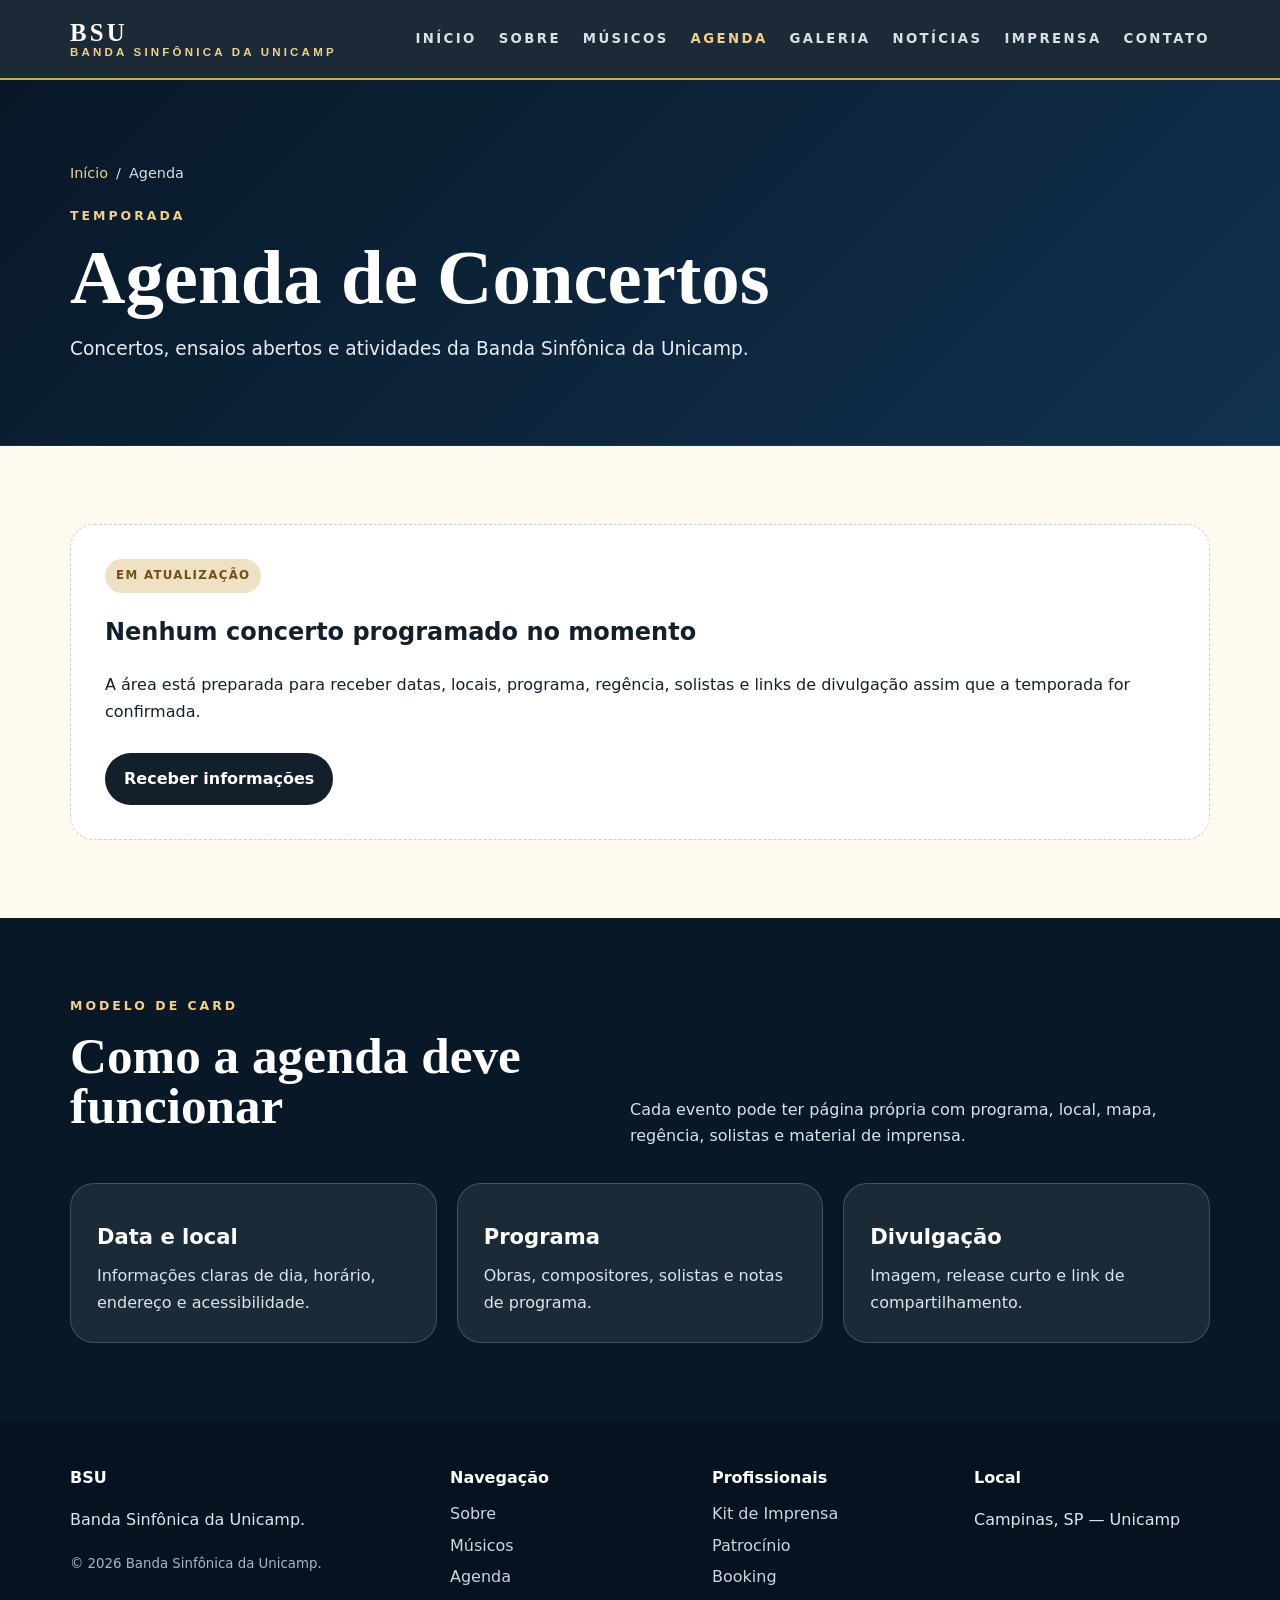
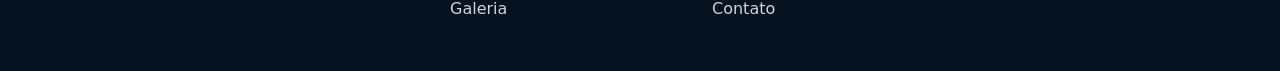
==== agenda.html @ ad3aa3c2 "feat: criar página agenda" ====
<!doctype html>
<html lang="pt-BR">
<head><meta charset="utf-8"><meta name="viewport" content="width=device-width, initial-scale=1"><meta name="description" content="Agenda de concertos e atividades da Banda Sinfônica da Unicamp."><meta name="referrer" content="strict-origin-when-cross-origin"><meta http-equiv="Content-Security-Policy" content="default-src 'self'; img-src 'self' data: https:; style-src 'self'; base-uri 'self'; form-action 'self'; object-src 'none'; frame-ancestors 'none'"><title>Agenda — BSU</title><link rel="stylesheet" href="assets/css/style.css"></head>
<body>
<header class="site-header"><div class="container nav"><a class="brand" href="index.html"><strong>BSU</strong><span>Banda Sinfônica da Unicamp</span></a><nav class="menu"><a href="index.html">Início</a><a href="sobre.html">Sobre</a><a href="musicos.html">Músicos</a><a class="active" href="agenda.html">Agenda</a><a href="galeria.html">Galeria</a><a href="noticias.html">Notícias</a><a href="imprensa.html">Imprensa</a><a href="contato.html">Contato</a></nav></div></header>
<main><section class="page-hero"><div class="container"><div class="breadcrumb"><a href="index.html">Início</a><span>/</span><span>Agenda</span></div><div class="eyebrow">Temporada</div><h1>Agenda de Concertos</h1><p>Concertos, ensaios abertos e atividades da Banda Sinfônica da Unicamp.</p></div></section>
<section class="section"><div class="container"><div class="empty-state"><span class="tag">Em atualização</span><h2>Nenhum concerto programado no momento</h2><p>A área está preparada para receber datas, locais, programa, regência, solistas e links de divulgação assim que a temporada for confirmada.</p><div class="actions"><a class="btn dark" href="contato.html">Receber informações</a></div></div></div></section>
<section class="section navy"><div class="container"><div class="section-title"><div><div class="eyebrow">Modelo de card</div><h2>Como a agenda deve funcionar</h2></div><p>Cada evento pode ter página própria com programa, local, mapa, regência, solistas e material de imprensa.</p></div><div class="grid-3"><article class="card"><h3>Data e local</h3><p>Informações claras de dia, horário, endereço e acessibilidade.</p></article><article class="card"><h3>Programa</h3><p>Obras, compositores, solistas e notas de programa.</p></article><article class="card"><h3>Divulgação</h3><p>Imagem, release curto e link de compartilhamento.</p></article></div></div></section></main>
<footer class="footer"><div class="container footer-grid"><div><h4>BSU</h4><p>Banda Sinfônica da Unicamp.</p><small>© 2026 Banda Sinfônica da Unicamp.</small></div><div><h4>Navegação</h4><a href="sobre.html">Sobre</a><a href="musicos.html">Músicos</a><a href="agenda.html">Agenda</a><a href="galeria.html">Galeria</a></div><div><h4>Profissionais</h4><a href="imprensa.html">Kit de Imprensa</a><a href="patrocinio.html">Patrocínio</a><a href="booking.html">Booking</a><a href="contato.html">Contato</a></div><div><h4>Local</h4><p>Campinas, SP — Unicamp</p></div></div></footer>
</body></html>
---- assets/css/style.css ----
:root{--navy:#081827;--navy-2:#102b46;--navy-3:#173b5c;--gold:#d7a84b;--gold-2:#f1d18a;--paper:#fffaf0;--paper-2:#f6efe2;--ink:#13202c;--muted:#667789;--line:rgba(19,32,44,.12);--white-line:rgba(255,255,255,.18);--radius:24px;font-family:Inter,ui-sans-serif,system-ui,-apple-system,Segoe UI,Roboto,Arial,sans-serif}*{box-sizing:border-box}html{scroll-behavior:smooth}body{margin:0;background:var(--paper);color:var(--ink);line-height:1.65}a{color:inherit;text-decoration:none}.container{width:min(1140px,92vw);margin:auto}.site-header{position:sticky;top:0;z-index:20;background:rgba(8,24,39,.92);backdrop-filter:blur(18px);border-bottom:2px solid var(--gold)}.nav{min-height:78px;display:flex;align-items:center;justify-content:space-between;gap:26px}.brand{display:flex;flex-direction:column;line-height:1.05;letter-spacing:.2em;text-transform:uppercase;font-family:Georgia,serif;font-weight:900}.brand strong{font-size:1.55rem;color:#fff}.brand span{font-size:.72rem;color:var(--gold-2);font-family:Inter,Arial,sans-serif}.menu{display:flex;gap:22px;align-items:center;flex-wrap:wrap;font-size:.83rem;font-weight:900;text-transform:uppercase;letter-spacing:.18em;color:#eef3f8}.menu a{opacity:.9}.menu a:hover,.menu a.active{color:var(--gold-2);opacity:1}.hero{background:radial-gradient(circle at 78% 20%,rgba(215,168,75,.28),transparent 28%),linear-gradient(135deg,#081827 0%,#102b46 55%,#071522 100%);color:#fff;padding:92px 0}.hero.split .container{display:grid;grid-template-columns:1.06fr .94fr;gap:46px;align-items:center}.eyebrow{text-transform:uppercase;letter-spacing:.24em;font-size:.78rem;color:var(--gold-2);font-weight:900}.hero h1,.page-hero h1,.section-title h2{font-family:Georgia,serif;line-height:.98;margin:14px 0 18px}.hero h1{font-size:clamp(3.1rem,7vw,6.5rem)}.page-hero h1{font-size:clamp(2.8rem,6vw,5.5rem)}.hero p,.page-hero p{font-size:1.16rem;color:#e6edf5;max-width:720px}.hero-art{min-height:430px;border-radius:36px;background:linear-gradient(160deg,rgba(255,255,255,.13),rgba(255,255,255,.04));border:1px solid var(--white-line);box-shadow:0 24px 70px rgba(0,0,0,.28);position:relative;overflow:hidden}.hero-art:before{content:"";position:absolute;inset:28px;border-radius:30px;background:linear-gradient(160deg,rgba(8,24,39,.08),rgba(8,24,39,.82)),radial-gradient(circle at 28% 40%,rgba(215,168,75,.36) 0 12%,transparent 13%),radial-gradient(circle at 64% 30%,rgba(215,168,75,.25) 0 18%,transparent 19%),linear-gradient(135deg,#1b3149,#0b1c2f)}.hero-art:after{content:"Área para foto oficial da banda";position:absolute;left:42px;right:42px;bottom:42px;padding:20px;border-radius:22px;background:rgba(8,24,39,.74);border:1px solid var(--white-line);color:#f6e7bd;font-weight:900}.actions{display:flex;gap:14px;flex-wrap:wrap;margin-top:28px}.btn{display:inline-flex;align-items:center;justify-content:center;border-radius:999px;border:1px solid var(--white-line);padding:12px 18px;font-weight:900;background:rgba(255,255,255,.08);color:#fff}.btn.primary{background:linear-gradient(135deg,var(--gold),#b87b24);color:#101923;border:0}.btn.dark{border-color:var(--line);background:var(--ink);color:#fff}.btn.light{color:var(--ink);background:#fff;border-color:var(--line)}.section{padding:78px 0}.section.navy{background:var(--navy);color:#fff}.section-title{display:flex;justify-content:space-between;align-items:end;gap:28px;margin-bottom:34px}.section-title h2{font-size:clamp(2.1rem,4vw,3.7rem)}.section-title p{max-width:580px;margin:0;color:var(--muted)}.navy .section-title p{color:#d8e2eb}.grid-3{display:grid;grid-template-columns:repeat(3,1fr);gap:20px}.grid-2{display:grid;grid-template-columns:repeat(2,1fr);gap:24px}.card{background:#fff;border:1px solid var(--line);border-radius:var(--radius);padding:26px;box-shadow:0 12px 40px rgba(19,32,44,.08)}.navy .card,.card.dark{background:rgba(255,255,255,.08);border-color:var(--white-line);box-shadow:none;color:#fff}.card h3{font-size:1.32rem;margin:10px 0 8px}.card p{margin:0;color:var(--muted)}.navy .card p,.card.dark p{color:#dbe4ec}.tag{display:inline-flex;align-items:center;border-radius:999px;background:#efe2c4;color:#745017;padding:7px 11px;font-size:.74rem;text-transform:uppercase;letter-spacing:.11em;font-weight:900}.page-hero{background:linear-gradient(135deg,#081827,#12314f);color:#fff;padding:82px 0 62px;border-bottom:1px solid rgba(255,255,255,.08)}.breadcrumb{display:flex;gap:8px;font-size:.9rem;color:#d7e0e8;margin-bottom:20px}.breadcrumb a{color:var(--gold-2)}.content{max-width:920px}.content h2{font-family:Georgia,serif;font-size:2.4rem;line-height:1.1;margin:40px 0 14px}.content p{font-size:1.05rem;color:#405064}.content .lead{font-size:1.2rem;color:#304152}.quote-box{border-left:5px solid var(--gold);background:#fff;padding:22px 26px;border-radius:18px;margin:28px 0;box-shadow:0 10px 34px rgba(19,32,44,.07)}.filters{display:flex;flex-wrap:wrap;gap:10px;margin:26px 0 34px}.filters a{padding:9px 13px;border-radius:999px;background:#fff;border:1px solid var(--line);font-weight:900;color:#2b3a48}.filters a:hover{background:var(--ink);color:#fff}.roster-section{scroll-margin-top:100px;margin:34px 0 44px}.roster-title{display:flex;justify-content:space-between;align-items:center;gap:18px;border-bottom:1px solid var(--line);padding-bottom:12px;margin-bottom:18px}.roster-title h2{margin:0;font-family:Georgia,serif;font-size:2.1rem}.count{font-weight:900;color:#7b5a1b;background:#f1e0bc;padding:7px 11px;border-radius:999px}.musician-grid{display:grid;grid-template-columns:repeat(3,1fr);gap:14px}.musician{background:#fff;border:1px solid var(--line);border-radius:18px;padding:16px;box-shadow:0 8px 28px rgba(19,32,44,.05)}.musician small{display:block;color:#95680f;font-weight:900;text-transform:uppercase;letter-spacing:.08em}.musician strong{display:block;margin-top:4px}.empty-state{border:1px dashed rgba(19,32,44,.22);border-radius:24px;padding:34px;background:#fff}.form-grid{display:grid;grid-template-columns:repeat(2,1fr);gap:16px}.field{display:flex;flex-direction:column;gap:6px}.field input,.field textarea{border:1px solid var(--line);border-radius:16px;padding:13px 14px;font:inherit;background:#fff}.field textarea{min-height:140px;resize:vertical}.span-2{grid-column:span 2}.footer{background:#06121f;color:#dce6ef;padding:44px 0}.footer-grid{display:grid;grid-template-columns:1.2fr repeat(3,.8fr);gap:26px}.footer h4{margin:0 0 10px;color:#fff}.footer a{display:block;color:#cbd6df;margin:5px 0}.footer small{color:#aab7c3}.notice{padding:14px 16px;border-radius:18px;background:#f7eddb;border:1px solid #e8d3a7;color:#5f4311;font-weight:800}@media(max-width:960px){.hero.split .container,.grid-3,.grid-2,.footer-grid{grid-template-columns:1fr}.section-title{display:block}.menu{gap:12px;font-size:.76rem;letter-spacing:.08em}.nav{align-items:flex-start;flex-direction:column;padding:18px 0}.hero{padding:62px 0}.hero-art{min-height:320px}.musician-grid{grid-template-columns:repeat(2,1fr)}.form-grid{grid-template-columns:1fr}.span-2{grid-column:auto}}@media(max-width:620px){.musician-grid{grid-template-columns:1fr}.hero h1,.page-hero h1{font-size:2.8rem}.section{padding:54px 0}.card{padding:22px}.brand strong{font-size:1.25rem}}
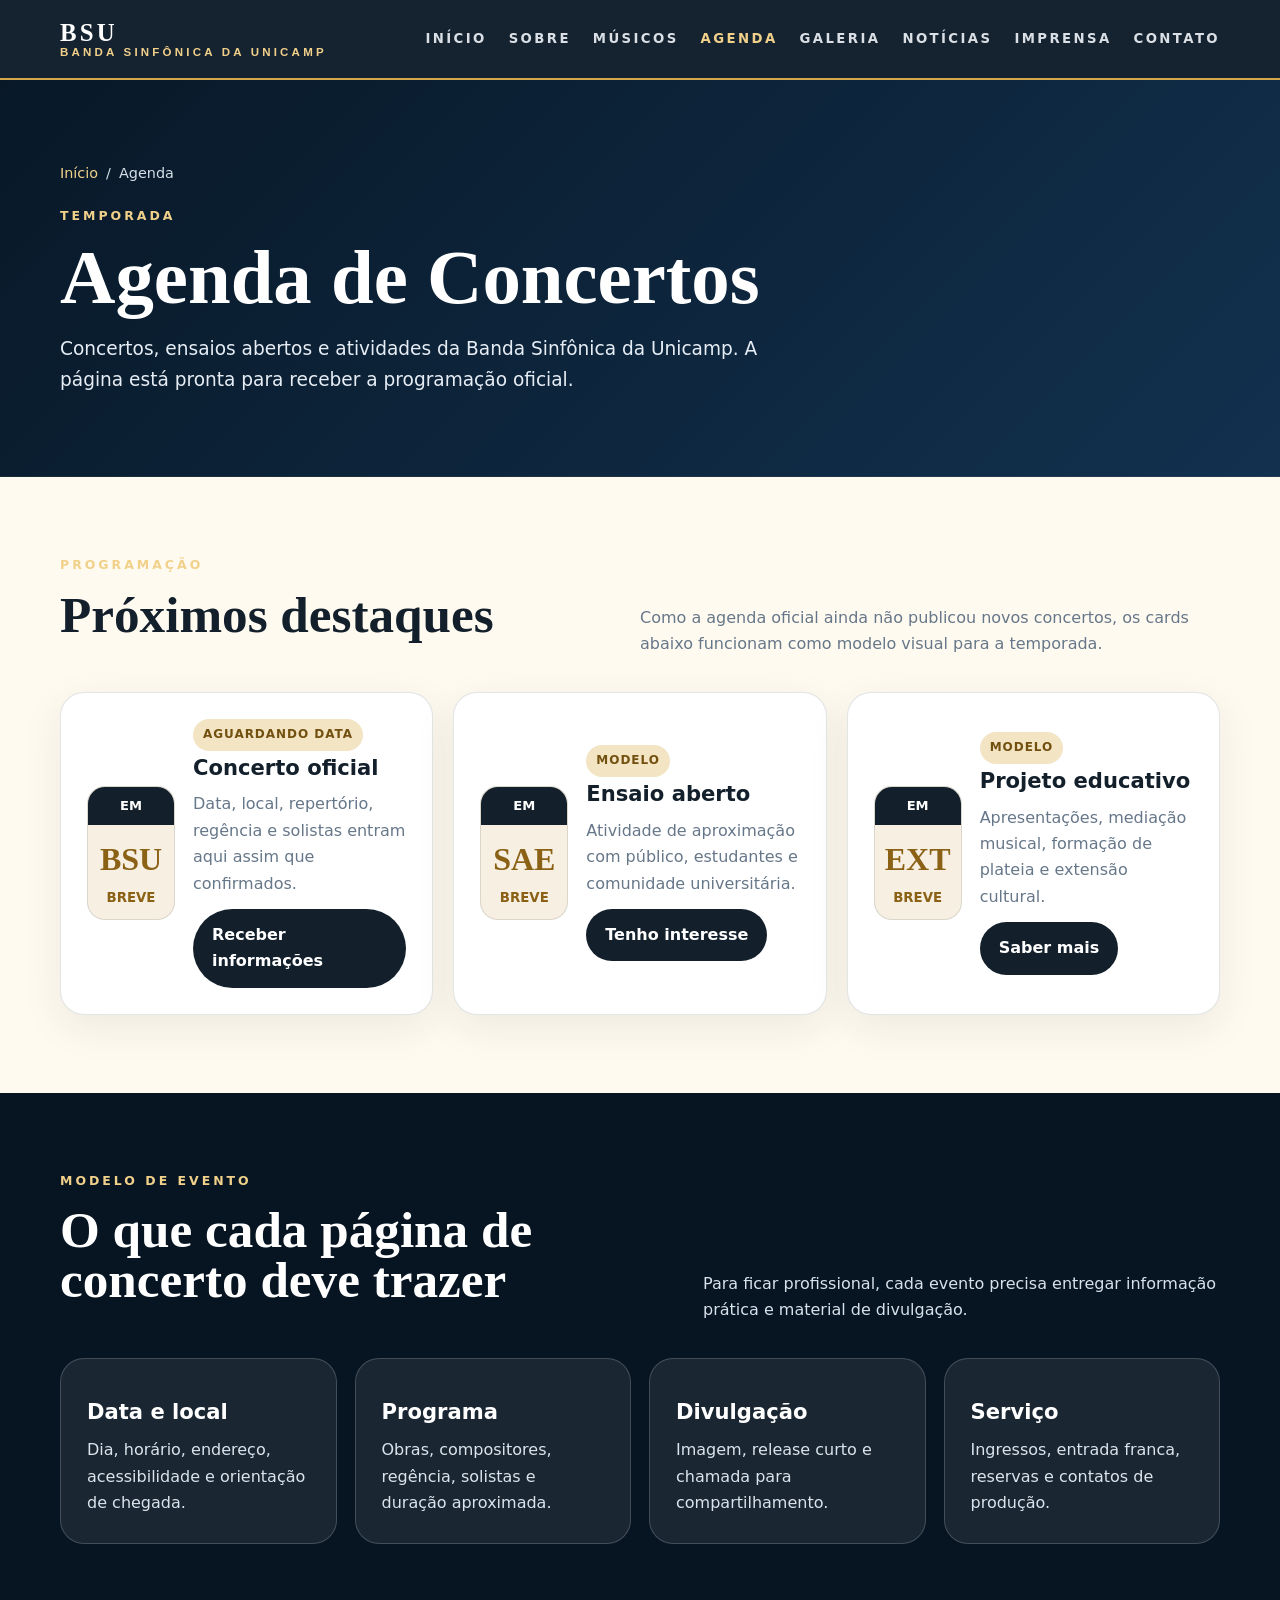
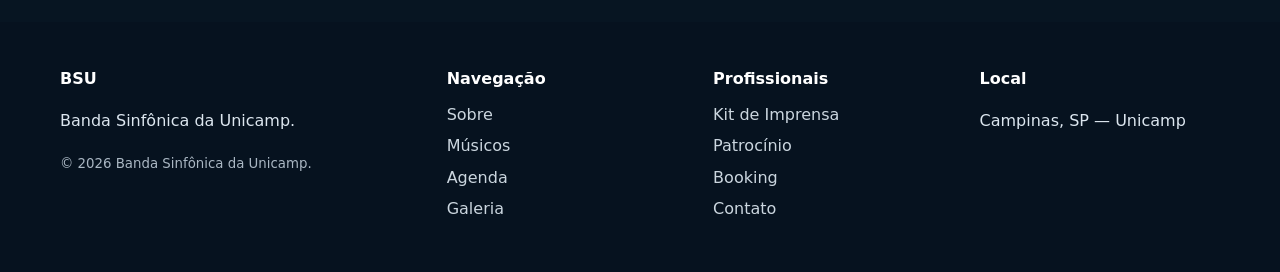
==== commit 63cec1c1: "feat: melhorar página agenda com modelo editorial" ====
--- a/agenda.html
+++ b/agenda.html
@@ -1,10 +1,19 @@
 <!doctype html>
 <html lang="pt-BR">
-<head><meta charset="utf-8"><meta name="viewport" content="width=device-width, initial-scale=1"><meta name="description" content="Agenda de concertos e atividades da Banda Sinfônica da Unicamp."><meta name="referrer" content="strict-origin-when-cross-origin"><meta http-equiv="Content-Security-Policy" content="default-src 'self'; img-src 'self' data: https:; style-src 'self'; base-uri 'self'; form-action 'self'; object-src 'none'; frame-ancestors 'none'"><title>Agenda — BSU</title><link rel="stylesheet" href="assets/css/style.css"></head>
+<head>
+  <meta charset="utf-8">
+  <meta name="viewport" content="width=device-width, initial-scale=1">
+  <meta name="description" content="Agenda de concertos e atividades da Banda Sinfônica da Unicamp.">
+  <title>Agenda — BSU</title>
+  <link rel="stylesheet" href="assets/css/style.css">
+</head>
 <body>
 <header class="site-header"><div class="container nav"><a class="brand" href="index.html"><strong>BSU</strong><span>Banda Sinfônica da Unicamp</span></a><nav class="menu"><a href="index.html">Início</a><a href="sobre.html">Sobre</a><a href="musicos.html">Músicos</a><a class="active" href="agenda.html">Agenda</a><a href="galeria.html">Galeria</a><a href="noticias.html">Notícias</a><a href="imprensa.html">Imprensa</a><a href="contato.html">Contato</a></nav></div></header>
-<main><section class="page-hero"><div class="container"><div class="breadcrumb"><a href="index.html">Início</a><span>/</span><span>Agenda</span></div><div class="eyebrow">Temporada</div><h1>Agenda de Concertos</h1><p>Concertos, ensaios abertos e atividades da Banda Sinfônica da Unicamp.</p></div></section>
-<section class="section"><div class="container"><div class="empty-state"><span class="tag">Em atualização</span><h2>Nenhum concerto programado no momento</h2><p>A área está preparada para receber datas, locais, programa, regência, solistas e links de divulgação assim que a temporada for confirmada.</p><div class="actions"><a class="btn dark" href="contato.html">Receber informações</a></div></div></div></section>
-<section class="section navy"><div class="container"><div class="section-title"><div><div class="eyebrow">Modelo de card</div><h2>Como a agenda deve funcionar</h2></div><p>Cada evento pode ter página própria com programa, local, mapa, regência, solistas e material de imprensa.</p></div><div class="grid-3"><article class="card"><h3>Data e local</h3><p>Informações claras de dia, horário, endereço e acessibilidade.</p></article><article class="card"><h3>Programa</h3><p>Obras, compositores, solistas e notas de programa.</p></article><article class="card"><h3>Divulgação</h3><p>Imagem, release curto e link de compartilhamento.</p></article></div></div></section></main>
+<main>
+  <section class="page-hero"><div class="container"><div class="breadcrumb"><a href="index.html">Início</a><span>/</span><span>Agenda</span></div><div class="eyebrow">Temporada</div><h1>Agenda de Concertos</h1><p>Concertos, ensaios abertos e atividades da Banda Sinfônica da Unicamp. A página está pronta para receber a programação oficial.</p></div></section>
+  <section class="section"><div class="container"><div class="section-title"><div><div class="eyebrow">Programação</div><h2>Próximos destaques</h2></div><p>Como a agenda oficial ainda não publicou novos concertos, os cards abaixo funcionam como modelo visual para a temporada.</p></div><div class="grid-3"><article class="card agenda-card"><div class="agenda-date"><b>Em</b><span>BSU</span><small>breve</small></div><div class="agenda-copy"><span class="status">aguardando data</span><h3>Concerto oficial</h3><p>Data, local, repertório, regência e solistas entram aqui assim que confirmados.</p><a class="btn dark" href="contato.html">Receber informações</a></div></article><article class="card agenda-card"><div class="agenda-date"><b>Em</b><span>SAE</span><small>breve</small></div><div class="agenda-copy"><span class="status">modelo</span><h3>Ensaio aberto</h3><p>Atividade de aproximação com público, estudantes e comunidade universitária.</p><a class="btn dark" href="contato.html">Tenho interesse</a></div></article><article class="card agenda-card"><div class="agenda-date"><b>Em</b><span>EXT</span><small>breve</small></div><div class="agenda-copy"><span class="status">modelo</span><h3>Projeto educativo</h3><p>Apresentações, mediação musical, formação de plateia e extensão cultural.</p><a class="btn dark" href="contato.html">Saber mais</a></div></article></div></div></section>
+  <section class="section navy"><div class="container"><div class="section-title"><div><div class="eyebrow">Modelo de evento</div><h2>O que cada página de concerto deve trazer</h2></div><p>Para ficar profissional, cada evento precisa entregar informação prática e material de divulgação.</p></div><div class="grid-4"><article class="card"><h3>Data e local</h3><p>Dia, horário, endereço, acessibilidade e orientação de chegada.</p></article><article class="card"><h3>Programa</h3><p>Obras, compositores, regência, solistas e duração aproximada.</p></article><article class="card"><h3>Divulgação</h3><p>Imagem, release curto e chamada para compartilhamento.</p></article><article class="card"><h3>Serviço</h3><p>Ingressos, entrada franca, reservas e contatos de produção.</p></article></div></div></section>
+</main>
 <footer class="footer"><div class="container footer-grid"><div><h4>BSU</h4><p>Banda Sinfônica da Unicamp.</p><small>© 2026 Banda Sinfônica da Unicamp.</small></div><div><h4>Navegação</h4><a href="sobre.html">Sobre</a><a href="musicos.html">Músicos</a><a href="agenda.html">Agenda</a><a href="galeria.html">Galeria</a></div><div><h4>Profissionais</h4><a href="imprensa.html">Kit de Imprensa</a><a href="patrocinio.html">Patrocínio</a><a href="booking.html">Booking</a><a href="contato.html">Contato</a></div><div><h4>Local</h4><p>Campinas, SP — Unicamp</p></div></div></footer>
-</body></html>+</body>
+</html>
--- a/assets/css/style.css
+++ b/assets/css/style.css
@@ -1 +1,133 @@
-:root{--navy:#081827;--navy-2:#102b46;--navy-3:#173b5c;--gold:#d7a84b;--gold-2:#f1d18a;--paper:#fffaf0;--paper-2:#f6efe2;--ink:#13202c;--muted:#667789;--line:rgba(19,32,44,.12);--white-line:rgba(255,255,255,.18);--radius:24px;font-family:Inter,ui-sans-serif,system-ui,-apple-system,Segoe UI,Roboto,Arial,sans-serif}*{box-sizing:border-box}html{scroll-behavior:smooth}body{margin:0;background:var(--paper);color:var(--ink);line-height:1.65}a{color:inherit;text-decoration:none}.container{width:min(1140px,92vw);margin:auto}.site-header{position:sticky;top:0;z-index:20;background:rgba(8,24,39,.92);backdrop-filter:blur(18px);border-bottom:2px solid var(--gold)}.nav{min-height:78px;display:flex;align-items:center;justify-content:space-between;gap:26px}.brand{display:flex;flex-direction:column;line-height:1.05;letter-spacing:.2em;text-transform:uppercase;font-family:Georgia,serif;font-weight:900}.brand strong{font-size:1.55rem;color:#fff}.brand span{font-size:.72rem;color:var(--gold-2);font-family:Inter,Arial,sans-serif}.menu{display:flex;gap:22px;align-items:center;flex-wrap:wrap;font-size:.83rem;font-weight:900;text-transform:uppercase;letter-spacing:.18em;color:#eef3f8}.menu a{opacity:.9}.menu a:hover,.menu a.active{color:var(--gold-2);opacity:1}.hero{background:radial-gradient(circle at 78% 20%,rgba(215,168,75,.28),transparent 28%),linear-gradient(135deg,#081827 0%,#102b46 55%,#071522 100%);color:#fff;padding:92px 0}.hero.split .container{display:grid;grid-template-columns:1.06fr .94fr;gap:46px;align-items:center}.eyebrow{text-transform:uppercase;letter-spacing:.24em;font-size:.78rem;color:var(--gold-2);font-weight:900}.hero h1,.page-hero h1,.section-title h2{font-family:Georgia,serif;line-height:.98;margin:14px 0 18px}.hero h1{font-size:clamp(3.1rem,7vw,6.5rem)}.page-hero h1{font-size:clamp(2.8rem,6vw,5.5rem)}.hero p,.page-hero p{font-size:1.16rem;color:#e6edf5;max-width:720px}.hero-art{min-height:430px;border-radius:36px;background:linear-gradient(160deg,rgba(255,255,255,.13),rgba(255,255,255,.04));border:1px solid var(--white-line);box-shadow:0 24px 70px rgba(0,0,0,.28);position:relative;overflow:hidden}.hero-art:before{content:"";position:absolute;inset:28px;border-radius:30px;background:linear-gradient(160deg,rgba(8,24,39,.08),rgba(8,24,39,.82)),radial-gradient(circle at 28% 40%,rgba(215,168,75,.36) 0 12%,transparent 13%),radial-gradient(circle at 64% 30%,rgba(215,168,75,.25) 0 18%,transparent 19%),linear-gradient(135deg,#1b3149,#0b1c2f)}.hero-art:after{content:"Área para foto oficial da banda";position:absolute;left:42px;right:42px;bottom:42px;padding:20px;border-radius:22px;background:rgba(8,24,39,.74);border:1px solid var(--white-line);color:#f6e7bd;font-weight:900}.actions{display:flex;gap:14px;flex-wrap:wrap;margin-top:28px}.btn{display:inline-flex;align-items:center;justify-content:center;border-radius:999px;border:1px solid var(--white-line);padding:12px 18px;font-weight:900;background:rgba(255,255,255,.08);color:#fff}.btn.primary{background:linear-gradient(135deg,var(--gold),#b87b24);color:#101923;border:0}.btn.dark{border-color:var(--line);background:var(--ink);color:#fff}.btn.light{color:var(--ink);background:#fff;border-color:var(--line)}.section{padding:78px 0}.section.navy{background:var(--navy);color:#fff}.section-title{display:flex;justify-content:space-between;align-items:end;gap:28px;margin-bottom:34px}.section-title h2{font-size:clamp(2.1rem,4vw,3.7rem)}.section-title p{max-width:580px;margin:0;color:var(--muted)}.navy .section-title p{color:#d8e2eb}.grid-3{display:grid;grid-template-columns:repeat(3,1fr);gap:20px}.grid-2{display:grid;grid-template-columns:repeat(2,1fr);gap:24px}.card{background:#fff;border:1px solid var(--line);border-radius:var(--radius);padding:26px;box-shadow:0 12px 40px rgba(19,32,44,.08)}.navy .card,.card.dark{background:rgba(255,255,255,.08);border-color:var(--white-line);box-shadow:none;color:#fff}.card h3{font-size:1.32rem;margin:10px 0 8px}.card p{margin:0;color:var(--muted)}.navy .card p,.card.dark p{color:#dbe4ec}.tag{display:inline-flex;align-items:center;border-radius:999px;background:#efe2c4;color:#745017;padding:7px 11px;font-size:.74rem;text-transform:uppercase;letter-spacing:.11em;font-weight:900}.page-hero{background:linear-gradient(135deg,#081827,#12314f);color:#fff;padding:82px 0 62px;border-bottom:1px solid rgba(255,255,255,.08)}.breadcrumb{display:flex;gap:8px;font-size:.9rem;color:#d7e0e8;margin-bottom:20px}.breadcrumb a{color:var(--gold-2)}.content{max-width:920px}.content h2{font-family:Georgia,serif;font-size:2.4rem;line-height:1.1;margin:40px 0 14px}.content p{font-size:1.05rem;color:#405064}.content .lead{font-size:1.2rem;color:#304152}.quote-box{border-left:5px solid var(--gold);background:#fff;padding:22px 26px;border-radius:18px;margin:28px 0;box-shadow:0 10px 34px rgba(19,32,44,.07)}.filters{display:flex;flex-wrap:wrap;gap:10px;margin:26px 0 34px}.filters a{padding:9px 13px;border-radius:999px;background:#fff;border:1px solid var(--line);font-weight:900;color:#2b3a48}.filters a:hover{background:var(--ink);color:#fff}.roster-section{scroll-margin-top:100px;margin:34px 0 44px}.roster-title{display:flex;justify-content:space-between;align-items:center;gap:18px;border-bottom:1px solid var(--line);padding-bottom:12px;margin-bottom:18px}.roster-title h2{margin:0;font-family:Georgia,serif;font-size:2.1rem}.count{font-weight:900;color:#7b5a1b;background:#f1e0bc;padding:7px 11px;border-radius:999px}.musician-grid{display:grid;grid-template-columns:repeat(3,1fr);gap:14px}.musician{background:#fff;border:1px solid var(--line);border-radius:18px;padding:16px;box-shadow:0 8px 28px rgba(19,32,44,.05)}.musician small{display:block;color:#95680f;font-weight:900;text-transform:uppercase;letter-spacing:.08em}.musician strong{display:block;margin-top:4px}.empty-state{border:1px dashed rgba(19,32,44,.22);border-radius:24px;padding:34px;background:#fff}.form-grid{display:grid;grid-template-columns:repeat(2,1fr);gap:16px}.field{display:flex;flex-direction:column;gap:6px}.field input,.field textarea{border:1px solid var(--line);border-radius:16px;padding:13px 14px;font:inherit;background:#fff}.field textarea{min-height:140px;resize:vertical}.span-2{grid-column:span 2}.footer{background:#06121f;color:#dce6ef;padding:44px 0}.footer-grid{display:grid;grid-template-columns:1.2fr repeat(3,.8fr);gap:26px}.footer h4{margin:0 0 10px;color:#fff}.footer a{display:block;color:#cbd6df;margin:5px 0}.footer small{color:#aab7c3}.notice{padding:14px 16px;border-radius:18px;background:#f7eddb;border:1px solid #e8d3a7;color:#5f4311;font-weight:800}@media(max-width:960px){.hero.split .container,.grid-3,.grid-2,.footer-grid{grid-template-columns:1fr}.section-title{display:block}.menu{gap:12px;font-size:.76rem;letter-spacing:.08em}.nav{align-items:flex-start;flex-direction:column;padding:18px 0}.hero{padding:62px 0}.hero-art{min-height:320px}.musician-grid{grid-template-columns:repeat(2,1fr)}.form-grid{grid-template-columns:1fr}.span-2{grid-column:auto}}@media(max-width:620px){.musician-grid{grid-template-columns:1fr}.hero h1,.page-hero h1{font-size:2.8rem}.section{padding:54px 0}.card{padding:22px}.brand strong{font-size:1.25rem}}+:root{
+  --navy:#071522;
+  --navy-2:#0d2237;
+  --navy-3:#12314f;
+  --blue:#173b5c;
+  --gold:#d7a84b;
+  --gold-2:#f1d18a;
+  --paper:#fffaf0;
+  --paper-2:#f6efe2;
+  --ink:#13202c;
+  --muted:#667789;
+  --line:rgba(19,32,44,.12);
+  --white-line:rgba(255,255,255,.18);
+  --shadow:0 22px 70px rgba(19,32,44,.16);
+  --shadow-dark:0 28px 80px rgba(0,0,0,.32);
+  --radius:24px;
+  font-family:Inter,ui-sans-serif,system-ui,-apple-system,Segoe UI,Roboto,Arial,sans-serif;
+}
+*{box-sizing:border-box}
+html{scroll-behavior:smooth}
+body{margin:0;background:var(--paper);color:var(--ink);line-height:1.65}
+a{color:inherit;text-decoration:none}
+img{max-width:100%;display:block}
+.container{width:min(1160px,92vw);margin:auto}
+.site-header{position:sticky;top:0;z-index:20;background:rgba(7,21,34,.94);backdrop-filter:blur(18px);border-bottom:2px solid var(--gold)}
+.nav{min-height:78px;display:flex;align-items:center;justify-content:space-between;gap:26px}
+.brand{display:flex;flex-direction:column;line-height:1.05;letter-spacing:.2em;text-transform:uppercase;font-family:Georgia,serif;font-weight:900}
+.brand strong{font-size:1.55rem;color:#fff}
+.brand span{font-size:.72rem;color:var(--gold-2);font-family:Inter,Arial,sans-serif}
+.menu{display:flex;gap:22px;align-items:center;flex-wrap:wrap;font-size:.83rem;font-weight:900;text-transform:uppercase;letter-spacing:.18em;color:#eef3f8}
+.menu a{opacity:.9}
+.menu a:hover,.menu a.active{color:var(--gold-2);opacity:1}
+
+.hero{background:radial-gradient(circle at 80% 16%,rgba(215,168,75,.30),transparent 30%),linear-gradient(135deg,#081827 0%,#102b46 55%,#071522 100%);color:#fff;padding:92px 0}
+.hero.split .container{display:grid;grid-template-columns:1.05fr .95fr;gap:46px;align-items:center}
+.eyebrow{text-transform:uppercase;letter-spacing:.24em;font-size:.78rem;color:var(--gold-2);font-weight:900}
+.hero h1,.page-hero h1,.section-title h2{font-family:Georgia,serif;line-height:.98;margin:14px 0 18px}
+.hero h1{font-size:clamp(3.1rem,7vw,6.5rem)}
+.page-hero h1{font-size:clamp(2.8rem,6vw,5.5rem)}
+.hero p,.page-hero p{font-size:1.16rem;color:#e6edf5;max-width:720px}
+.hero-art{min-height:430px;border-radius:36px;background:linear-gradient(160deg,rgba(255,255,255,.13),rgba(255,255,255,.04));border:1px solid var(--white-line);box-shadow:var(--shadow-dark);position:relative;overflow:hidden}
+.hero-art:before{content:"";position:absolute;inset:28px;border-radius:30px;background:linear-gradient(160deg,rgba(8,24,39,.08),rgba(8,24,39,.82)),radial-gradient(circle at 28% 40%,rgba(215,168,75,.36) 0 12%,transparent 13%),radial-gradient(circle at 64% 30%,rgba(215,168,75,.25) 0 18%,transparent 19%),linear-gradient(135deg,#1b3149,#0b1c2f)}
+.hero-art:after{content:"Área para foto oficial da banda";position:absolute;left:42px;right:42px;bottom:42px;padding:20px;border-radius:22px;background:rgba(8,24,39,.74);border:1px solid var(--white-line);color:#f6e7bd;font-weight:900}
+
+.home-hero{padding:84px 0 48px;background:radial-gradient(circle at 9% 14%,rgba(215,168,75,.26),transparent 24%),radial-gradient(circle at 82% 18%,rgba(69,124,169,.28),transparent 28%),linear-gradient(135deg,#071522 0%,#0d2237 52%,#06111f 100%);color:#fff;overflow:hidden}
+.home-hero-grid{display:grid;grid-template-columns:minmax(0,1fr) 420px;gap:42px;align-items:stretch}
+.home-kicker{display:inline-flex;gap:10px;align-items:center;margin-bottom:18px;padding:9px 14px;border-radius:999px;background:rgba(255,255,255,.08);border:1px solid var(--white-line);color:var(--gold-2);font-weight:900;text-transform:uppercase;letter-spacing:.16em;font-size:.76rem}
+.home-hero h1{font-family:Georgia,serif;font-size:clamp(3.4rem,7.4vw,7.1rem);line-height:.89;margin:0 0 22px;letter-spacing:-.05em;max-width:820px}
+.home-hero p{font-size:1.22rem;color:#e6edf5;max-width:710px;margin:0}
+.hero-note{margin-top:22px;display:grid;grid-template-columns:repeat(3,1fr);gap:12px;max-width:720px}
+.hero-note div{padding:16px;border-radius:18px;background:rgba(255,255,255,.075);border:1px solid var(--white-line)}
+.hero-note b{display:block;color:var(--gold-2);font-size:1.55rem;line-height:1.1}
+.hero-note span{color:#dce6ef;font-size:.92rem}
+.actions{display:flex;gap:14px;flex-wrap:wrap;margin-top:28px}
+.btn{display:inline-flex;align-items:center;justify-content:center;border-radius:999px;border:1px solid var(--white-line);padding:12px 18px;font-weight:900;background:rgba(255,255,255,.08);color:#fff}
+.btn.primary{background:linear-gradient(135deg,var(--gold),#b87b24);color:#101923;border:0}
+.btn.dark{border-color:var(--line);background:var(--ink);color:#fff}
+.btn.light{color:var(--ink);background:#fff;border-color:var(--line)}
+.btn:hover{transform:translateY(-1px)}
+
+.hero-program{border-radius:34px;background:linear-gradient(180deg,rgba(255,250,240,.98),rgba(246,239,226,.96));color:var(--ink);padding:24px;box-shadow:var(--shadow-dark);border:1px solid rgba(255,255,255,.34);position:relative;overflow:hidden}
+.hero-program:before{content:"";position:absolute;right:-60px;top:-70px;width:190px;height:190px;border-radius:50%;background:rgba(215,168,75,.2)}
+.program-top{position:relative;display:flex;justify-content:space-between;gap:18px;align-items:flex-start;padding-bottom:18px;border-bottom:1px solid var(--line)}
+.program-date{width:92px;min-width:92px;border-radius:24px;overflow:hidden;text-align:center;box-shadow:0 12px 32px rgba(19,32,44,.14);background:#fff}
+.program-date span{display:block;background:var(--ink);color:#fff;font-size:.72rem;font-weight:900;text-transform:uppercase;letter-spacing:.16em;padding:8px}
+.program-date b{display:block;font-family:Georgia,serif;font-size:2.4rem;line-height:1;padding:15px 8px 6px;color:#8a6115}
+.program-date small{display:block;font-size:.72rem;text-transform:uppercase;font-weight:900;color:#8a6115;padding:0 8px 12px}
+.program-content h2{font-family:Georgia,serif;font-size:2.15rem;line-height:1.04;margin:10px 0 10px}
+.program-content p{color:#516273;margin:0 0 16px;font-size:1rem}
+.program-list{position:relative;margin-top:18px;display:grid;gap:12px}
+.program-item{display:grid;grid-template-columns:82px 1fr;gap:14px;align-items:center;padding:14px;border-radius:20px;background:#fff;border:1px solid var(--line)}
+.program-item time{font-weight:900;color:#8a6115;text-transform:uppercase;letter-spacing:.08em}
+.program-item strong{display:block}.program-item small{color:var(--muted)}
+
+.polaroid-stage{position:relative;margin-top:48px;min-height:280px}
+.polaroid-stack{display:grid;grid-template-columns:repeat(4,1fr);gap:22px;align-items:end}
+.polaroid{background:#fff;color:var(--ink);padding:12px 12px 18px;border-radius:8px;box-shadow:0 18px 48px rgba(0,0,0,.32);border:1px solid rgba(255,255,255,.58);transform:rotate(var(--rotate));transition:.2s}
+.polaroid:hover{transform:rotate(0deg) translateY(-6px)}
+.polaroid .photo{min-height:170px;border-radius:4px;background:linear-gradient(140deg,rgba(8,24,39,.18),rgba(8,24,39,.8)),radial-gradient(circle at 35% 32%,rgba(215,168,75,.58) 0 12%,transparent 13%),radial-gradient(circle at 68% 40%,rgba(255,255,255,.35) 0 11%,transparent 12%),linear-gradient(135deg,#253f5d,#071522);display:grid;place-items:center;color:#f5e5bd;font-weight:900;text-align:center;padding:18px}
+.polaroid figcaption{margin-top:12px;font-weight:900;font-family:Georgia,serif;font-size:1.05rem}
+.polaroid small{display:block;color:var(--muted);font-family:Inter,Arial,sans-serif;font-size:.78rem;margin-top:2px}
+.polaroid:nth-child(1){--rotate:-3deg}.polaroid:nth-child(2){--rotate:2deg}.polaroid:nth-child(3){--rotate:-1deg}.polaroid:nth-child(4){--rotate:3deg}
+
+.section{padding:78px 0}
+.section.navy{background:var(--navy);color:#fff}
+.section-title{display:flex;justify-content:space-between;align-items:end;gap:28px;margin-bottom:34px}
+.section-title h2{font-size:clamp(2.1rem,4vw,3.7rem)}
+.section-title p{max-width:580px;margin:0;color:var(--muted)}
+.navy .section-title p{color:#d8e2eb}
+.grid-4{display:grid;grid-template-columns:repeat(4,1fr);gap:18px}
+.grid-3{display:grid;grid-template-columns:repeat(3,1fr);gap:20px}
+.grid-2{display:grid;grid-template-columns:repeat(2,1fr);gap:24px}
+.card{background:#fff;border:1px solid var(--line);border-radius:var(--radius);padding:26px;box-shadow:0 12px 40px rgba(19,32,44,.08)}
+.card.featured{padding:0;overflow:hidden}.card.featured .card-media{height:190px;background:linear-gradient(135deg,#173b5c,#071522);position:relative}.card.featured .card-media:after{content:"";position:absolute;inset:18px;border:1px solid rgba(255,255,255,.2);border-radius:18px;background:radial-gradient(circle at 30% 40%,rgba(215,168,75,.5),transparent 20%),radial-gradient(circle at 70% 38%,rgba(255,255,255,.22),transparent 18%)}.card.featured .card-body{padding:26px}
+.navy .card,.card.dark{background:rgba(255,255,255,.08);border-color:var(--white-line);box-shadow:none;color:#fff}
+.card h3{font-size:1.32rem;margin:10px 0 8px}
+.card p{margin:0;color:var(--muted)}
+.navy .card p,.card.dark p{color:#dbe4ec}
+.tag{display:inline-flex;align-items:center;border-radius:999px;background:#efe2c4;color:#745017;padding:7px 11px;font-size:.74rem;text-transform:uppercase;letter-spacing:.11em;font-weight:900}
+.agenda-card{display:grid;grid-template-columns:88px 1fr;gap:18px;align-items:center}.agenda-date{border-radius:18px;overflow:hidden;text-align:center;background:var(--paper-2);border:1px solid var(--line)}.agenda-date b{display:block;background:var(--ink);color:#fff;padding:8px;font-size:.82rem;text-transform:uppercase}.agenda-date span{display:block;font-family:Georgia,serif;font-size:2rem;font-weight:900;color:#8a6115;padding:8px 8px 2px}.agenda-date small{display:block;color:#8a6115;text-transform:uppercase;font-weight:900;padding-bottom:10px}.agenda-copy h3{margin:0 0 6px}.agenda-copy p{margin:0 0 12px}.status{display:inline-flex;border-radius:999px;padding:6px 10px;background:#f3e4c4;color:#72500f;font-size:.75rem;font-weight:900;text-transform:uppercase;letter-spacing:.08em}
+
+.page-hero{background:linear-gradient(135deg,#081827,#12314f);color:#fff;padding:82px 0 62px;border-bottom:1px solid rgba(255,255,255,.08)}
+.breadcrumb{display:flex;gap:8px;font-size:.9rem;color:#d7e0e8;margin-bottom:20px}
+.breadcrumb a{color:var(--gold-2)}
+.content{max-width:920px}
+.content h2{font-family:Georgia,serif;font-size:2.4rem;line-height:1.1;margin:40px 0 14px}
+.content p{font-size:1.05rem;color:#405064}
+.content .lead{font-size:1.2rem;color:#304152}
+.quote-box{border-left:5px solid var(--gold);background:#fff;padding:22px 26px;border-radius:18px;margin:28px 0;box-shadow:0 10px 34px rgba(19,32,44,.07)}
+.filters{display:flex;flex-wrap:wrap;gap:10px;margin:26px 0 34px}
+.filters a{padding:9px 13px;border-radius:999px;background:#fff;border:1px solid var(--line);font-weight:900;color:#2b3a48}
+.filters a:hover{background:var(--ink);color:#fff}
+.roster-section{scroll-margin-top:100px;margin:34px 0 44px}
+.roster-title{display:flex;justify-content:space-between;align-items:center;gap:18px;border-bottom:1px solid var(--line);padding-bottom:12px;margin-bottom:18px}
+.roster-title h2{margin:0;font-family:Georgia,serif;font-size:2.1rem}
+.count{font-weight:900;color:#7b5a1b;background:#f1e0bc;padding:7px 11px;border-radius:999px}
+.musician-grid{display:grid;grid-template-columns:repeat(3,1fr);gap:14px}
+.musician{background:#fff;border:1px solid var(--line);border-radius:18px;padding:16px;box-shadow:0 8px 28px rgba(19,32,44,.05)}
+.musician small{display:block;color:#95680f;font-weight:900;text-transform:uppercase;letter-spacing:.08em}
+.musician strong{display:block;margin-top:4px}
+.empty-state{border:1px dashed rgba(19,32,44,.22);border-radius:24px;padding:34px;background:#fff}
+.form-grid{display:grid;grid-template-columns:repeat(2,1fr);gap:16px}
+.field{display:flex;flex-direction:column;gap:6px}
+.field input,.field textarea{border:1px solid var(--line);border-radius:16px;padding:13px 14px;font:inherit;background:#fff}
+.field textarea{min-height:140px;resize:vertical}.span-2{grid-column:span 2}
+.footer{background:#06121f;color:#dce6ef;padding:44px 0}
+.footer-grid{display:grid;grid-template-columns:1.2fr repeat(3,.8fr);gap:26px}
+.footer h4{margin:0 0 10px;color:#fff}.footer a{display:block;color:#cbd6df;margin:5px 0}.footer small{color:#aab7c3}
+.notice{padding:14px 16px;border-radius:18px;background:#f7eddb;border:1px solid #e8d3a7;color:#5f4311;font-weight:800}
+
+@media(max-width:1040px){.home-hero-grid{grid-template-columns:1fr}.hero-program{max-width:720px}.polaroid-stack{grid-template-columns:repeat(2,1fr)}.grid-4{grid-template-columns:repeat(2,1fr)}}
+@media(max-width:960px){.hero.split .container,.grid-3,.grid-2,.footer-grid{grid-template-columns:1fr}.section-title{display:block}.menu{gap:12px;font-size:.76rem;letter-spacing:.08em}.nav{align-items:flex-start;flex-direction:column;padding:18px 0}.hero{padding:62px 0}.hero-art{min-height:320px}.musician-grid{grid-template-columns:repeat(2,1fr)}.form-grid{grid-template-columns:1fr}.span-2{grid-column:auto}.hero-note{grid-template-columns:1fr 1fr}}
+@media(max-width:620px){.musician-grid,.polaroid-stack,.grid-4{grid-template-columns:1fr}.hero h1,.page-hero h1,.home-hero h1{font-size:2.8rem}.section{padding:54px 0}.card{padding:22px}.brand strong{font-size:1.25rem}.program-top{display:block}.program-date{margin-bottom:16px}.program-item{grid-template-columns:1fr}.agenda-card{grid-template-columns:1fr}.hero-note{grid-template-columns:1fr}}
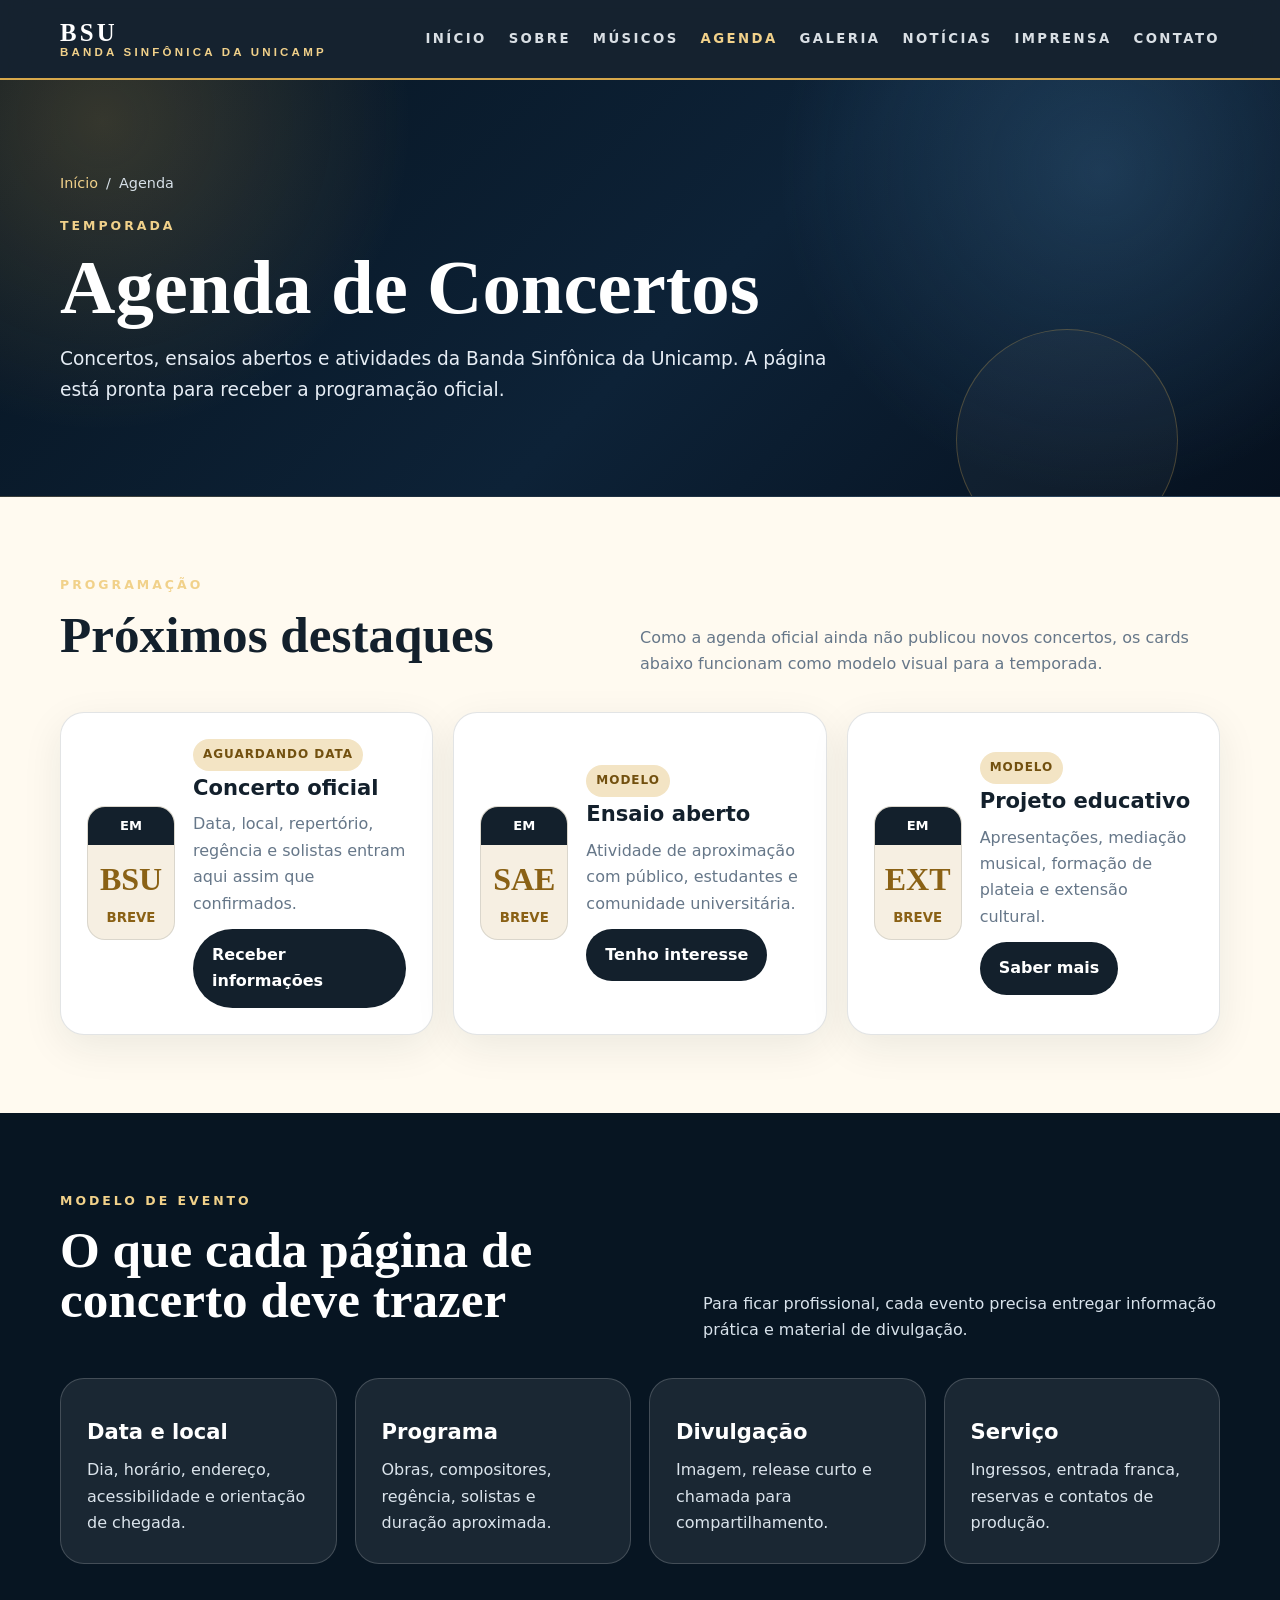
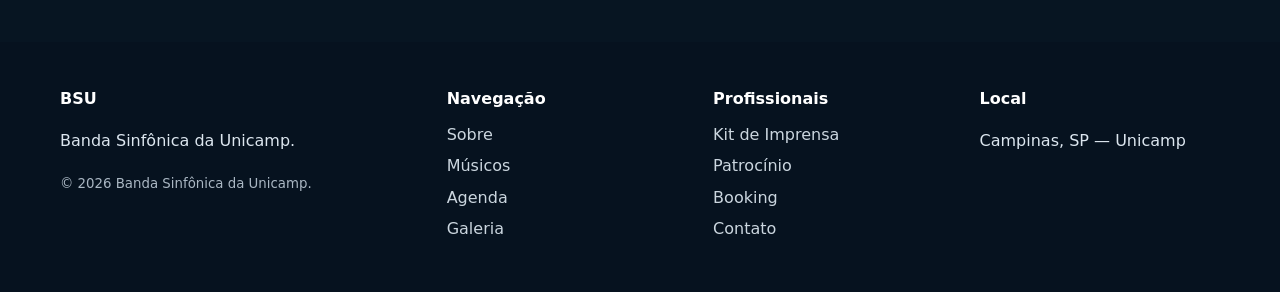
==== commit 57426468: "feat: aplicar menu mobile na agenda" ====
--- a/agenda.html
+++ b/agenda.html
@@ -1,19 +1,8 @@
 <!doctype html>
 <html lang="pt-BR">
-<head>
-  <meta charset="utf-8">
-  <meta name="viewport" content="width=device-width, initial-scale=1">
-  <meta name="description" content="Agenda de concertos e atividades da Banda Sinfônica da Unicamp.">
-  <title>Agenda — BSU</title>
-  <link rel="stylesheet" href="assets/css/style.css">
-</head>
+<head><meta charset="utf-8"><meta name="viewport" content="width=device-width, initial-scale=1"><meta name="description" content="Agenda de concertos e atividades da Banda Sinfônica da Unicamp."><title>Agenda — BSU</title><link rel="stylesheet" href="assets/css/style.css"></head>
 <body>
-<header class="site-header"><div class="container nav"><a class="brand" href="index.html"><strong>BSU</strong><span>Banda Sinfônica da Unicamp</span></a><nav class="menu"><a href="index.html">Início</a><a href="sobre.html">Sobre</a><a href="musicos.html">Músicos</a><a class="active" href="agenda.html">Agenda</a><a href="galeria.html">Galeria</a><a href="noticias.html">Notícias</a><a href="imprensa.html">Imprensa</a><a href="contato.html">Contato</a></nav></div></header>
-<main>
-  <section class="page-hero"><div class="container"><div class="breadcrumb"><a href="index.html">Início</a><span>/</span><span>Agenda</span></div><div class="eyebrow">Temporada</div><h1>Agenda de Concertos</h1><p>Concertos, ensaios abertos e atividades da Banda Sinfônica da Unicamp. A página está pronta para receber a programação oficial.</p></div></section>
-  <section class="section"><div class="container"><div class="section-title"><div><div class="eyebrow">Programação</div><h2>Próximos destaques</h2></div><p>Como a agenda oficial ainda não publicou novos concertos, os cards abaixo funcionam como modelo visual para a temporada.</p></div><div class="grid-3"><article class="card agenda-card"><div class="agenda-date"><b>Em</b><span>BSU</span><small>breve</small></div><div class="agenda-copy"><span class="status">aguardando data</span><h3>Concerto oficial</h3><p>Data, local, repertório, regência e solistas entram aqui assim que confirmados.</p><a class="btn dark" href="contato.html">Receber informações</a></div></article><article class="card agenda-card"><div class="agenda-date"><b>Em</b><span>SAE</span><small>breve</small></div><div class="agenda-copy"><span class="status">modelo</span><h3>Ensaio aberto</h3><p>Atividade de aproximação com público, estudantes e comunidade universitária.</p><a class="btn dark" href="contato.html">Tenho interesse</a></div></article><article class="card agenda-card"><div class="agenda-date"><b>Em</b><span>EXT</span><small>breve</small></div><div class="agenda-copy"><span class="status">modelo</span><h3>Projeto educativo</h3><p>Apresentações, mediação musical, formação de plateia e extensão cultural.</p><a class="btn dark" href="contato.html">Saber mais</a></div></article></div></div></section>
-  <section class="section navy"><div class="container"><div class="section-title"><div><div class="eyebrow">Modelo de evento</div><h2>O que cada página de concerto deve trazer</h2></div><p>Para ficar profissional, cada evento precisa entregar informação prática e material de divulgação.</p></div><div class="grid-4"><article class="card"><h3>Data e local</h3><p>Dia, horário, endereço, acessibilidade e orientação de chegada.</p></article><article class="card"><h3>Programa</h3><p>Obras, compositores, regência, solistas e duração aproximada.</p></article><article class="card"><h3>Divulgação</h3><p>Imagem, release curto e chamada para compartilhamento.</p></article><article class="card"><h3>Serviço</h3><p>Ingressos, entrada franca, reservas e contatos de produção.</p></article></div></div></section>
-</main>
+<header class="site-header"><div class="container nav"><a class="brand" href="index.html"><strong>BSU</strong><span>Banda Sinfônica da Unicamp</span></a><nav class="menu"><a href="index.html">Início</a><a href="sobre.html">Sobre</a><a href="musicos.html">Músicos</a><a class="active" href="agenda.html">Agenda</a><a href="galeria.html">Galeria</a><a href="noticias.html">Notícias</a><a href="imprensa.html">Imprensa</a><a href="contato.html">Contato</a></nav><details class="mobile-menu"><summary class="hamb" aria-label="Abrir menu"><span></span></summary><nav class="mobile-panel"><a href="index.html">Início</a><a href="sobre.html">Sobre</a><a href="musicos.html">Músicos</a><a class="active" href="agenda.html">Agenda</a><a href="galeria.html">Galeria</a><a href="noticias.html">Notícias</a><a href="imprensa.html">Imprensa</a><a href="contato.html">Contato</a></nav></details></div></header>
+<main><section class="page-hero"><div class="container"><div class="breadcrumb"><a href="index.html">Início</a><span>/</span><span>Agenda</span></div><div class="eyebrow">Temporada</div><h1>Agenda de Concertos</h1><p>Concertos, ensaios abertos e atividades da Banda Sinfônica da Unicamp. A página está pronta para receber a programação oficial.</p></div></section><section class="section"><div class="container"><div class="section-title"><div><div class="eyebrow">Programação</div><h2>Próximos destaques</h2></div><p>Como a agenda oficial ainda não publicou novos concertos, os cards abaixo funcionam como modelo visual para a temporada.</p></div><div class="grid-3"><article class="card agenda-card"><div class="agenda-date"><b>Em</b><span>BSU</span><small>breve</small></div><div class="agenda-copy"><span class="status">aguardando data</span><h3>Concerto oficial</h3><p>Data, local, repertório, regência e solistas entram aqui assim que confirmados.</p><a class="btn dark" href="contato.html">Receber informações</a></div></article><article class="card agenda-card"><div class="agenda-date"><b>Em</b><span>SAE</span><small>breve</small></div><div class="agenda-copy"><span class="status">modelo</span><h3>Ensaio aberto</h3><p>Atividade de aproximação com público, estudantes e comunidade universitária.</p><a class="btn dark" href="contato.html">Tenho interesse</a></div></article><article class="card agenda-card"><div class="agenda-date"><b>Em</b><span>EXT</span><small>breve</small></div><div class="agenda-copy"><span class="status">modelo</span><h3>Projeto educativo</h3><p>Apresentações, mediação musical, formação de plateia e extensão cultural.</p><a class="btn dark" href="contato.html">Saber mais</a></div></article></div></div></section><section class="section navy"><div class="container"><div class="section-title"><div><div class="eyebrow">Modelo de evento</div><h2>O que cada página de concerto deve trazer</h2></div><p>Para ficar profissional, cada evento precisa entregar informação prática e material de divulgação.</p></div><div class="grid-4"><article class="card"><h3>Data e local</h3><p>Dia, horário, endereço, acessibilidade e orientação de chegada.</p></article><article class="card"><h3>Programa</h3><p>Obras, compositores, regência, solistas e duração aproximada.</p></article><article class="card"><h3>Divulgação</h3><p>Imagem, release curto e chamada para compartilhamento.</p></article><article class="card"><h3>Serviço</h3><p>Ingressos, entrada franca, reservas e contatos de produção.</p></article></div></div></section></main>
 <footer class="footer"><div class="container footer-grid"><div><h4>BSU</h4><p>Banda Sinfônica da Unicamp.</p><small>© 2026 Banda Sinfônica da Unicamp.</small></div><div><h4>Navegação</h4><a href="sobre.html">Sobre</a><a href="musicos.html">Músicos</a><a href="agenda.html">Agenda</a><a href="galeria.html">Galeria</a></div><div><h4>Profissionais</h4><a href="imprensa.html">Kit de Imprensa</a><a href="patrocinio.html">Patrocínio</a><a href="booking.html">Booking</a><a href="contato.html">Contato</a></div><div><h4>Local</h4><p>Campinas, SP — Unicamp</p></div></div></footer>
-</body>
-</html>+</body></html>
--- a/assets/css/style.css
+++ b/assets/css/style.css
@@ -1,133 +1,21 @@
 :root{
-  --navy:#071522;
-  --navy-2:#0d2237;
-  --navy-3:#12314f;
-  --blue:#173b5c;
-  --gold:#d7a84b;
-  --gold-2:#f1d18a;
-  --paper:#fffaf0;
-  --paper-2:#f6efe2;
-  --ink:#13202c;
-  --muted:#667789;
-  --line:rgba(19,32,44,.12);
-  --white-line:rgba(255,255,255,.18);
-  --shadow:0 22px 70px rgba(19,32,44,.16);
-  --shadow-dark:0 28px 80px rgba(0,0,0,.32);
-  --radius:24px;
-  font-family:Inter,ui-sans-serif,system-ui,-apple-system,Segoe UI,Roboto,Arial,sans-serif;
+  --navy:#071522;--navy-2:#0d2237;--navy-3:#12314f;--blue:#173b5c;--gold:#d7a84b;--gold-2:#f1d18a;--paper:#fffaf0;--paper-2:#f6efe2;--ink:#13202c;--muted:#667789;--line:rgba(19,32,44,.12);--white-line:rgba(255,255,255,.18);--shadow:0 22px 70px rgba(19,32,44,.16);--shadow-dark:0 28px 80px rgba(0,0,0,.32);--radius:24px;font-family:Inter,ui-sans-serif,system-ui,-apple-system,Segoe UI,Roboto,Arial,sans-serif
 }
-*{box-sizing:border-box}
-html{scroll-behavior:smooth}
-body{margin:0;background:var(--paper);color:var(--ink);line-height:1.65}
-a{color:inherit;text-decoration:none}
-img{max-width:100%;display:block}
-.container{width:min(1160px,92vw);margin:auto}
-.site-header{position:sticky;top:0;z-index:20;background:rgba(7,21,34,.94);backdrop-filter:blur(18px);border-bottom:2px solid var(--gold)}
-.nav{min-height:78px;display:flex;align-items:center;justify-content:space-between;gap:26px}
-.brand{display:flex;flex-direction:column;line-height:1.05;letter-spacing:.2em;text-transform:uppercase;font-family:Georgia,serif;font-weight:900}
-.brand strong{font-size:1.55rem;color:#fff}
-.brand span{font-size:.72rem;color:var(--gold-2);font-family:Inter,Arial,sans-serif}
-.menu{display:flex;gap:22px;align-items:center;flex-wrap:wrap;font-size:.83rem;font-weight:900;text-transform:uppercase;letter-spacing:.18em;color:#eef3f8}
-.menu a{opacity:.9}
-.menu a:hover,.menu a.active{color:var(--gold-2);opacity:1}
+*{box-sizing:border-box}html{scroll-behavior:smooth}body{margin:0;background:var(--paper);color:var(--ink);line-height:1.65}a{color:inherit;text-decoration:none}img{max-width:100%;display:block}.container{width:min(1160px,92vw);margin:auto}.site-header{position:sticky;top:0;z-index:50;background:rgba(7,21,34,.94);backdrop-filter:blur(18px);border-bottom:2px solid var(--gold)}.nav{min-height:78px;display:flex;align-items:center;justify-content:space-between;gap:26px}.brand{display:flex;flex-direction:column;line-height:1.05;letter-spacing:.2em;text-transform:uppercase;font-family:Georgia,serif;font-weight:900}.brand strong{font-size:1.55rem;color:#fff}.brand span{font-size:.72rem;color:var(--gold-2);font-family:Inter,Arial,sans-serif}.menu{display:flex;gap:22px;align-items:center;flex-wrap:wrap;font-size:.83rem;font-weight:900;text-transform:uppercase;letter-spacing:.18em;color:#eef3f8}.menu a{opacity:.9}.menu a:hover,.menu a.active{color:var(--gold-2);opacity:1}.mobile-menu{display:none}.mobile-menu summary{list-style:none}.mobile-menu summary::-webkit-details-marker{display:none}.hamb{width:44px;height:44px;border-radius:14px;border:1px solid var(--white-line);display:grid;place-items:center;background:rgba(255,255,255,.08);cursor:pointer}.hamb span,.hamb span:before,.hamb span:after{display:block;width:20px;height:2px;background:#fff;border-radius:99px;position:relative}.hamb span:before,.hamb span:after{content:"";position:absolute;left:0}.hamb span:before{top:-7px}.hamb span:after{top:7px}.mobile-panel{position:absolute;left:4vw;right:4vw;top:74px;background:rgba(7,21,34,.98);border:1px solid var(--white-line);border-radius:22px;padding:16px;box-shadow:var(--shadow-dark);display:grid;gap:6px}.mobile-panel a{padding:13px 14px;border-radius:14px;color:#eef3f8;font-weight:900;text-transform:uppercase;letter-spacing:.12em}.mobile-panel a:hover,.mobile-panel a.active{background:rgba(215,168,75,.14);color:var(--gold-2)}
 
-.hero{background:radial-gradient(circle at 80% 16%,rgba(215,168,75,.30),transparent 30%),linear-gradient(135deg,#081827 0%,#102b46 55%,#071522 100%);color:#fff;padding:92px 0}
-.hero.split .container{display:grid;grid-template-columns:1.05fr .95fr;gap:46px;align-items:center}
-.eyebrow{text-transform:uppercase;letter-spacing:.24em;font-size:.78rem;color:var(--gold-2);font-weight:900}
-.hero h1,.page-hero h1,.section-title h2{font-family:Georgia,serif;line-height:.98;margin:14px 0 18px}
-.hero h1{font-size:clamp(3.1rem,7vw,6.5rem)}
-.page-hero h1{font-size:clamp(2.8rem,6vw,5.5rem)}
-.hero p,.page-hero p{font-size:1.16rem;color:#e6edf5;max-width:720px}
-.hero-art{min-height:430px;border-radius:36px;background:linear-gradient(160deg,rgba(255,255,255,.13),rgba(255,255,255,.04));border:1px solid var(--white-line);box-shadow:var(--shadow-dark);position:relative;overflow:hidden}
-.hero-art:before{content:"";position:absolute;inset:28px;border-radius:30px;background:linear-gradient(160deg,rgba(8,24,39,.08),rgba(8,24,39,.82)),radial-gradient(circle at 28% 40%,rgba(215,168,75,.36) 0 12%,transparent 13%),radial-gradient(circle at 64% 30%,rgba(215,168,75,.25) 0 18%,transparent 19%),linear-gradient(135deg,#1b3149,#0b1c2f)}
-.hero-art:after{content:"Área para foto oficial da banda";position:absolute;left:42px;right:42px;bottom:42px;padding:20px;border-radius:22px;background:rgba(8,24,39,.74);border:1px solid var(--white-line);color:#f6e7bd;font-weight:900}
+.hero{background:radial-gradient(circle at 80% 16%,rgba(215,168,75,.30),transparent 30%),linear-gradient(135deg,#081827 0%,#102b46 55%,#071522 100%);color:#fff;padding:92px 0}.hero.split .container{display:grid;grid-template-columns:1.05fr .95fr;gap:46px;align-items:center}.eyebrow{text-transform:uppercase;letter-spacing:.24em;font-size:.78rem;color:var(--gold-2);font-weight:900}.hero h1,.page-hero h1,.section-title h2{font-family:Georgia,serif;line-height:.98;margin:14px 0 18px}.hero h1{font-size:clamp(3.1rem,7vw,6.5rem)}.page-hero h1{font-size:clamp(2.8rem,6vw,5.6rem)}.hero p,.page-hero p{font-size:1.16rem;color:#e6edf5;max-width:720px}.hero-art{min-height:430px;border-radius:36px;background:linear-gradient(160deg,rgba(255,255,255,.13),rgba(255,255,255,.04));border:1px solid var(--white-line);box-shadow:var(--shadow-dark);position:relative;overflow:hidden}.hero-art:before{content:"";position:absolute;inset:28px;border-radius:30px;background:linear-gradient(160deg,rgba(8,24,39,.08),rgba(8,24,39,.82)),radial-gradient(circle at 28% 40%,rgba(215,168,75,.36) 0 12%,transparent 13%),radial-gradient(circle at 64% 30%,rgba(215,168,75,.25) 0 18%,transparent 19%),linear-gradient(135deg,#1b3149,#0b1c2f)}.hero-art:after{content:"Área para foto oficial da banda";position:absolute;left:42px;right:42px;bottom:42px;padding:20px;border-radius:22px;background:rgba(8,24,39,.74);border:1px solid var(--white-line);color:#f6e7bd;font-weight:900}
 
-.home-hero{padding:84px 0 48px;background:radial-gradient(circle at 9% 14%,rgba(215,168,75,.26),transparent 24%),radial-gradient(circle at 82% 18%,rgba(69,124,169,.28),transparent 28%),linear-gradient(135deg,#071522 0%,#0d2237 52%,#06111f 100%);color:#fff;overflow:hidden}
-.home-hero-grid{display:grid;grid-template-columns:minmax(0,1fr) 420px;gap:42px;align-items:stretch}
-.home-kicker{display:inline-flex;gap:10px;align-items:center;margin-bottom:18px;padding:9px 14px;border-radius:999px;background:rgba(255,255,255,.08);border:1px solid var(--white-line);color:var(--gold-2);font-weight:900;text-transform:uppercase;letter-spacing:.16em;font-size:.76rem}
-.home-hero h1{font-family:Georgia,serif;font-size:clamp(3.4rem,7.4vw,7.1rem);line-height:.89;margin:0 0 22px;letter-spacing:-.05em;max-width:820px}
-.home-hero p{font-size:1.22rem;color:#e6edf5;max-width:710px;margin:0}
-.hero-note{margin-top:22px;display:grid;grid-template-columns:repeat(3,1fr);gap:12px;max-width:720px}
-.hero-note div{padding:16px;border-radius:18px;background:rgba(255,255,255,.075);border:1px solid var(--white-line)}
-.hero-note b{display:block;color:var(--gold-2);font-size:1.55rem;line-height:1.1}
-.hero-note span{color:#dce6ef;font-size:.92rem}
-.actions{display:flex;gap:14px;flex-wrap:wrap;margin-top:28px}
-.btn{display:inline-flex;align-items:center;justify-content:center;border-radius:999px;border:1px solid var(--white-line);padding:12px 18px;font-weight:900;background:rgba(255,255,255,.08);color:#fff}
-.btn.primary{background:linear-gradient(135deg,var(--gold),#b87b24);color:#101923;border:0}
-.btn.dark{border-color:var(--line);background:var(--ink);color:#fff}
-.btn.light{color:var(--ink);background:#fff;border-color:var(--line)}
-.btn:hover{transform:translateY(-1px)}
+.home-hero{padding:84px 0 48px;background:radial-gradient(circle at 9% 14%,rgba(215,168,75,.26),transparent 24%),radial-gradient(circle at 82% 18%,rgba(69,124,169,.28),transparent 28%),linear-gradient(135deg,#071522 0%,#0d2237 52%,#06111f 100%);color:#fff;overflow:hidden}.home-hero-grid{display:grid;grid-template-columns:minmax(0,1fr) 420px;gap:42px;align-items:stretch}.home-kicker{display:inline-flex;gap:10px;align-items:center;margin-bottom:18px;padding:9px 14px;border-radius:999px;background:rgba(255,255,255,.08);border:1px solid var(--white-line);color:var(--gold-2);font-weight:900;text-transform:uppercase;letter-spacing:.16em;font-size:.76rem}.home-hero h1{font-family:Georgia,serif;font-size:clamp(3.4rem,7.4vw,7.1rem);line-height:.89;margin:0 0 22px;letter-spacing:-.05em;max-width:820px}.home-hero p{font-size:1.22rem;color:#e6edf5;max-width:710px;margin:0}.hero-note{margin-top:22px;display:grid;grid-template-columns:repeat(3,1fr);gap:12px;max-width:720px}.hero-note div{padding:16px;border-radius:18px;background:rgba(255,255,255,.075);border:1px solid var(--white-line)}.hero-note b{display:block;color:var(--gold-2);font-size:1.55rem;line-height:1.1}.hero-note span{color:#dce6ef;font-size:.92rem}.actions{display:flex;gap:14px;flex-wrap:wrap;margin-top:28px}.btn{display:inline-flex;align-items:center;justify-content:center;border-radius:999px;border:1px solid var(--white-line);padding:12px 18px;font-weight:900;background:rgba(255,255,255,.08);color:#fff;transition:.2s}.btn.primary{background:linear-gradient(135deg,var(--gold),#b87b24);color:#101923;border:0}.btn.dark{border-color:var(--line);background:var(--ink);color:#fff}.btn.light{color:var(--ink);background:#fff;border-color:var(--line)}.btn:hover{transform:translateY(-1px)}
+.hero-program{border-radius:34px;background:linear-gradient(180deg,rgba(255,250,240,.98),rgba(246,239,226,.96));color:var(--ink);padding:24px;box-shadow:var(--shadow-dark);border:1px solid rgba(255,255,255,.34);position:relative;overflow:hidden}.hero-program:before{content:"";position:absolute;right:-60px;top:-70px;width:190px;height:190px;border-radius:50%;background:rgba(215,168,75,.2)}.program-top{position:relative;display:flex;justify-content:space-between;gap:18px;align-items:flex-start;padding-bottom:18px;border-bottom:1px solid var(--line)}.program-date{width:92px;min-width:92px;border-radius:24px;overflow:hidden;text-align:center;box-shadow:0 12px 32px rgba(19,32,44,.14);background:#fff}.program-date span{display:block;background:var(--ink);color:#fff;font-size:.72rem;font-weight:900;text-transform:uppercase;letter-spacing:.16em;padding:8px}.program-date b{display:block;font-family:Georgia,serif;font-size:2.4rem;line-height:1;padding:15px 8px 6px;color:#8a6115}.program-date small{display:block;font-size:.72rem;text-transform:uppercase;font-weight:900;color:#8a6115;padding:0 8px 12px}.program-content h2{font-family:Georgia,serif;font-size:2.15rem;line-height:1.04;margin:10px 0}.program-content p{color:#516273;margin:0 0 16px;font-size:1rem}.program-list{position:relative;margin-top:18px;display:grid;gap:12px}.program-item{display:grid;grid-template-columns:82px 1fr;gap:14px;align-items:center;padding:14px;border-radius:20px;background:#fff;border:1px solid var(--line)}.program-item time{font-weight:900;color:#8a6115;text-transform:uppercase;letter-spacing:.08em}.program-item strong{display:block}.program-item small{color:var(--muted)}
+.polaroid-stage{position:relative;margin-top:48px;min-height:280px}.polaroid-stack{display:grid;grid-template-columns:repeat(4,1fr);gap:22px;align-items:end}.polaroid{background:#fff;color:var(--ink);padding:12px 12px 18px;border-radius:8px;box-shadow:0 18px 48px rgba(0,0,0,.32);border:1px solid rgba(255,255,255,.58);transform:rotate(var(--rotate));transition:.2s}.polaroid:hover{transform:rotate(0deg) translateY(-6px)}.polaroid .photo{min-height:170px;border-radius:4px;background:linear-gradient(140deg,rgba(8,24,39,.18),rgba(8,24,39,.8)),radial-gradient(circle at 35% 32%,rgba(215,168,75,.58) 0 12%,transparent 13%),radial-gradient(circle at 68% 40%,rgba(255,255,255,.35) 0 11%,transparent 12%),linear-gradient(135deg,#253f5d,#071522);display:grid;place-items:center;color:#f5e5bd;font-weight:900;text-align:center;padding:18px}.polaroid figcaption{margin-top:12px;font-weight:900;font-family:Georgia,serif;font-size:1.05rem}.polaroid small{display:block;color:var(--muted);font-family:Inter,Arial,sans-serif;font-size:.78rem;margin-top:2px}.polaroid:nth-child(1){--rotate:-3deg}.polaroid:nth-child(2){--rotate:2deg}.polaroid:nth-child(3){--rotate:-1deg}.polaroid:nth-child(4){--rotate:3deg}
 
-.hero-program{border-radius:34px;background:linear-gradient(180deg,rgba(255,250,240,.98),rgba(246,239,226,.96));color:var(--ink);padding:24px;box-shadow:var(--shadow-dark);border:1px solid rgba(255,255,255,.34);position:relative;overflow:hidden}
-.hero-program:before{content:"";position:absolute;right:-60px;top:-70px;width:190px;height:190px;border-radius:50%;background:rgba(215,168,75,.2)}
-.program-top{position:relative;display:flex;justify-content:space-between;gap:18px;align-items:flex-start;padding-bottom:18px;border-bottom:1px solid var(--line)}
-.program-date{width:92px;min-width:92px;border-radius:24px;overflow:hidden;text-align:center;box-shadow:0 12px 32px rgba(19,32,44,.14);background:#fff}
-.program-date span{display:block;background:var(--ink);color:#fff;font-size:.72rem;font-weight:900;text-transform:uppercase;letter-spacing:.16em;padding:8px}
-.program-date b{display:block;font-family:Georgia,serif;font-size:2.4rem;line-height:1;padding:15px 8px 6px;color:#8a6115}
-.program-date small{display:block;font-size:.72rem;text-transform:uppercase;font-weight:900;color:#8a6115;padding:0 8px 12px}
-.program-content h2{font-family:Georgia,serif;font-size:2.15rem;line-height:1.04;margin:10px 0 10px}
-.program-content p{color:#516273;margin:0 0 16px;font-size:1rem}
-.program-list{position:relative;margin-top:18px;display:grid;gap:12px}
-.program-item{display:grid;grid-template-columns:82px 1fr;gap:14px;align-items:center;padding:14px;border-radius:20px;background:#fff;border:1px solid var(--line)}
-.program-item time{font-weight:900;color:#8a6115;text-transform:uppercase;letter-spacing:.08em}
-.program-item strong{display:block}.program-item small{color:var(--muted)}
+.page-hero{position:relative;background:radial-gradient(circle at 8% 10%,rgba(215,168,75,.22),transparent 25%),radial-gradient(circle at 86% 22%,rgba(69,124,169,.32),transparent 28%),linear-gradient(135deg,#071522 0%,#0d2237 54%,#06111f 100%);color:#fff;padding:92px 0 72px;border-bottom:1px solid rgba(255,255,255,.08);overflow:hidden}.page-hero:after{content:"";position:absolute;right:8vw;bottom:-55px;width:220px;height:220px;border-radius:50%;border:1px solid rgba(215,168,75,.28);background:rgba(255,255,255,.035)}.page-hero .container{position:relative;z-index:1}.page-hero p{max-width:780px}.breadcrumb{display:flex;gap:8px;font-size:.9rem;color:#d7e0e8;margin-bottom:20px}.breadcrumb a{color:var(--gold-2)}
 
-.polaroid-stage{position:relative;margin-top:48px;min-height:280px}
-.polaroid-stack{display:grid;grid-template-columns:repeat(4,1fr);gap:22px;align-items:end}
-.polaroid{background:#fff;color:var(--ink);padding:12px 12px 18px;border-radius:8px;box-shadow:0 18px 48px rgba(0,0,0,.32);border:1px solid rgba(255,255,255,.58);transform:rotate(var(--rotate));transition:.2s}
-.polaroid:hover{transform:rotate(0deg) translateY(-6px)}
-.polaroid .photo{min-height:170px;border-radius:4px;background:linear-gradient(140deg,rgba(8,24,39,.18),rgba(8,24,39,.8)),radial-gradient(circle at 35% 32%,rgba(215,168,75,.58) 0 12%,transparent 13%),radial-gradient(circle at 68% 40%,rgba(255,255,255,.35) 0 11%,transparent 12%),linear-gradient(135deg,#253f5d,#071522);display:grid;place-items:center;color:#f5e5bd;font-weight:900;text-align:center;padding:18px}
-.polaroid figcaption{margin-top:12px;font-weight:900;font-family:Georgia,serif;font-size:1.05rem}
-.polaroid small{display:block;color:var(--muted);font-family:Inter,Arial,sans-serif;font-size:.78rem;margin-top:2px}
-.polaroid:nth-child(1){--rotate:-3deg}.polaroid:nth-child(2){--rotate:2deg}.polaroid:nth-child(3){--rotate:-1deg}.polaroid:nth-child(4){--rotate:3deg}
-
-.section{padding:78px 0}
-.section.navy{background:var(--navy);color:#fff}
-.section-title{display:flex;justify-content:space-between;align-items:end;gap:28px;margin-bottom:34px}
-.section-title h2{font-size:clamp(2.1rem,4vw,3.7rem)}
-.section-title p{max-width:580px;margin:0;color:var(--muted)}
-.navy .section-title p{color:#d8e2eb}
-.grid-4{display:grid;grid-template-columns:repeat(4,1fr);gap:18px}
-.grid-3{display:grid;grid-template-columns:repeat(3,1fr);gap:20px}
-.grid-2{display:grid;grid-template-columns:repeat(2,1fr);gap:24px}
-.card{background:#fff;border:1px solid var(--line);border-radius:var(--radius);padding:26px;box-shadow:0 12px 40px rgba(19,32,44,.08)}
-.card.featured{padding:0;overflow:hidden}.card.featured .card-media{height:190px;background:linear-gradient(135deg,#173b5c,#071522);position:relative}.card.featured .card-media:after{content:"";position:absolute;inset:18px;border:1px solid rgba(255,255,255,.2);border-radius:18px;background:radial-gradient(circle at 30% 40%,rgba(215,168,75,.5),transparent 20%),radial-gradient(circle at 70% 38%,rgba(255,255,255,.22),transparent 18%)}.card.featured .card-body{padding:26px}
-.navy .card,.card.dark{background:rgba(255,255,255,.08);border-color:var(--white-line);box-shadow:none;color:#fff}
-.card h3{font-size:1.32rem;margin:10px 0 8px}
-.card p{margin:0;color:var(--muted)}
-.navy .card p,.card.dark p{color:#dbe4ec}
-.tag{display:inline-flex;align-items:center;border-radius:999px;background:#efe2c4;color:#745017;padding:7px 11px;font-size:.74rem;text-transform:uppercase;letter-spacing:.11em;font-weight:900}
-.agenda-card{display:grid;grid-template-columns:88px 1fr;gap:18px;align-items:center}.agenda-date{border-radius:18px;overflow:hidden;text-align:center;background:var(--paper-2);border:1px solid var(--line)}.agenda-date b{display:block;background:var(--ink);color:#fff;padding:8px;font-size:.82rem;text-transform:uppercase}.agenda-date span{display:block;font-family:Georgia,serif;font-size:2rem;font-weight:900;color:#8a6115;padding:8px 8px 2px}.agenda-date small{display:block;color:#8a6115;text-transform:uppercase;font-weight:900;padding-bottom:10px}.agenda-copy h3{margin:0 0 6px}.agenda-copy p{margin:0 0 12px}.status{display:inline-flex;border-radius:999px;padding:6px 10px;background:#f3e4c4;color:#72500f;font-size:.75rem;font-weight:900;text-transform:uppercase;letter-spacing:.08em}
-
-.page-hero{background:linear-gradient(135deg,#081827,#12314f);color:#fff;padding:82px 0 62px;border-bottom:1px solid rgba(255,255,255,.08)}
-.breadcrumb{display:flex;gap:8px;font-size:.9rem;color:#d7e0e8;margin-bottom:20px}
-.breadcrumb a{color:var(--gold-2)}
-.content{max-width:920px}
-.content h2{font-family:Georgia,serif;font-size:2.4rem;line-height:1.1;margin:40px 0 14px}
-.content p{font-size:1.05rem;color:#405064}
-.content .lead{font-size:1.2rem;color:#304152}
-.quote-box{border-left:5px solid var(--gold);background:#fff;padding:22px 26px;border-radius:18px;margin:28px 0;box-shadow:0 10px 34px rgba(19,32,44,.07)}
-.filters{display:flex;flex-wrap:wrap;gap:10px;margin:26px 0 34px}
-.filters a{padding:9px 13px;border-radius:999px;background:#fff;border:1px solid var(--line);font-weight:900;color:#2b3a48}
-.filters a:hover{background:var(--ink);color:#fff}
-.roster-section{scroll-margin-top:100px;margin:34px 0 44px}
-.roster-title{display:flex;justify-content:space-between;align-items:center;gap:18px;border-bottom:1px solid var(--line);padding-bottom:12px;margin-bottom:18px}
-.roster-title h2{margin:0;font-family:Georgia,serif;font-size:2.1rem}
-.count{font-weight:900;color:#7b5a1b;background:#f1e0bc;padding:7px 11px;border-radius:999px}
-.musician-grid{display:grid;grid-template-columns:repeat(3,1fr);gap:14px}
-.musician{background:#fff;border:1px solid var(--line);border-radius:18px;padding:16px;box-shadow:0 8px 28px rgba(19,32,44,.05)}
-.musician small{display:block;color:#95680f;font-weight:900;text-transform:uppercase;letter-spacing:.08em}
-.musician strong{display:block;margin-top:4px}
-.empty-state{border:1px dashed rgba(19,32,44,.22);border-radius:24px;padding:34px;background:#fff}
-.form-grid{display:grid;grid-template-columns:repeat(2,1fr);gap:16px}
-.field{display:flex;flex-direction:column;gap:6px}
-.field input,.field textarea{border:1px solid var(--line);border-radius:16px;padding:13px 14px;font:inherit;background:#fff}
-.field textarea{min-height:140px;resize:vertical}.span-2{grid-column:span 2}
-.footer{background:#06121f;color:#dce6ef;padding:44px 0}
-.footer-grid{display:grid;grid-template-columns:1.2fr repeat(3,.8fr);gap:26px}
-.footer h4{margin:0 0 10px;color:#fff}.footer a{display:block;color:#cbd6df;margin:5px 0}.footer small{color:#aab7c3}
-.notice{padding:14px 16px;border-radius:18px;background:#f7eddb;border:1px solid #e8d3a7;color:#5f4311;font-weight:800}
-
+.section{padding:78px 0}.section.navy{background:var(--navy);color:#fff}.section-title{display:flex;justify-content:space-between;align-items:end;gap:28px;margin-bottom:34px}.section-title h2{font-size:clamp(2.1rem,4vw,3.7rem)}.section-title p{max-width:580px;margin:0;color:var(--muted)}.navy .section-title p{color:#d8e2eb}.grid-4{display:grid;grid-template-columns:repeat(4,1fr);gap:18px}.grid-3{display:grid;grid-template-columns:repeat(3,1fr);gap:20px}.grid-2{display:grid;grid-template-columns:repeat(2,1fr);gap:24px}.card{background:#fff;border:1px solid var(--line);border-radius:var(--radius);padding:26px;box-shadow:0 12px 40px rgba(19,32,44,.08)}.card.featured{padding:0;overflow:hidden}.card.featured .card-media{height:190px;background:linear-gradient(135deg,#173b5c,#071522);position:relative}.card.featured .card-media:after{content:"";position:absolute;inset:18px;border:1px solid rgba(255,255,255,.2);border-radius:18px;background:radial-gradient(circle at 30% 40%,rgba(215,168,75,.5),transparent 20%),radial-gradient(circle at 70% 38%,rgba(255,255,255,.22),transparent 18%)}.card.featured .card-body{padding:26px}.navy .card,.card.dark{background:rgba(255,255,255,.08);border-color:var(--white-line);box-shadow:none;color:#fff}.card h3{font-size:1.32rem;margin:10px 0 8px}.card p{margin:0;color:var(--muted)}.navy .card p,.card.dark p{color:#dbe4ec}.tag{display:inline-flex;align-items:center;border-radius:999px;background:#efe2c4;color:#745017;padding:7px 11px;font-size:.74rem;text-transform:uppercase;letter-spacing:.11em;font-weight:900}.agenda-card{display:grid;grid-template-columns:88px 1fr;gap:18px;align-items:center}.agenda-date{border-radius:18px;overflow:hidden;text-align:center;background:var(--paper-2);border:1px solid var(--line)}.agenda-date b{display:block;background:var(--ink);color:#fff;padding:8px;font-size:.82rem;text-transform:uppercase}.agenda-date span{display:block;font-family:Georgia,serif;font-size:2rem;font-weight:900;color:#8a6115;padding:8px 8px 2px}.agenda-date small{display:block;color:#8a6115;text-transform:uppercase;font-weight:900;padding-bottom:10px}.agenda-copy h3{margin:0 0 6px}.agenda-copy p{margin:0 0 12px}.status{display:inline-flex;border-radius:999px;padding:6px 10px;background:#f3e4c4;color:#72500f;font-size:.75rem;font-weight:900;text-transform:uppercase;letter-spacing:.08em}
+.content{max-width:920px}.content h2{font-family:Georgia,serif;font-size:2.4rem;line-height:1.1;margin:40px 0 14px}.content p{font-size:1.05rem;color:#405064}.content .lead{font-size:1.2rem;color:#304152}.quote-box{border-left:5px solid var(--gold);background:#fff;padding:22px 26px;border-radius:18px;margin:28px 0;box-shadow:0 10px 34px rgba(19,32,44,.07)}.filters{display:flex;flex-wrap:wrap;gap:10px;margin:26px 0 34px}.filters a{padding:9px 13px;border-radius:999px;background:#fff;border:1px solid var(--line);font-weight:900;color:#2b3a48}.filters a:hover{background:var(--ink);color:#fff}.roster-section{scroll-margin-top:100px;margin:34px 0 44px}.roster-title{display:flex;justify-content:space-between;align-items:center;gap:18px;border-bottom:1px solid var(--line);padding-bottom:12px;margin-bottom:18px}.roster-title h2{margin:0;font-family:Georgia,serif;font-size:2.1rem}.count{font-weight:900;color:#7b5a1b;background:#f1e0bc;padding:7px 11px;border-radius:999px}.musician-grid{display:grid;grid-template-columns:repeat(3,1fr);gap:14px}.musician{background:#fff;border:1px solid var(--line);border-radius:18px;padding:16px;box-shadow:0 8px 28px rgba(19,32,44,.05)}.musician small{display:block;color:#95680f;font-weight:900;text-transform:uppercase;letter-spacing:.08em}.musician strong{display:block;margin-top:4px}
+.orchestra-stage{margin:32px 0 42px;padding:28px;border-radius:34px;background:radial-gradient(circle at 50% 0,rgba(215,168,75,.24),transparent 34%),linear-gradient(180deg,#0d2237,#071522);color:#fff;box-shadow:var(--shadow-dark);border:1px solid var(--white-line)}.orchestra-stage h2{font-family:Georgia,serif;font-size:2.5rem;line-height:1;margin:0 0 10px;text-align:center}.orchestra-stage p{color:#dce6ef;text-align:center;margin:0 auto 24px;max-width:760px}.stage-row{display:flex;justify-content:center;gap:14px;flex-wrap:wrap;margin:12px 0}.stage-block{border:1px solid var(--white-line);background:rgba(255,255,255,.08);border-radius:20px;padding:14px 16px;min-width:150px;text-align:center}.stage-block strong{display:block;color:var(--gold-2);font-family:Georgia,serif;font-size:1.1rem}.stage-block span{font-size:.84rem;color:#dce6ef}.stage-row.front .stage-block{min-width:230px}.stage-row.woodwinds .stage-block{background:rgba(255,255,255,.1)}.stage-row.brass .stage-block{background:rgba(215,168,75,.12)}.stage-row.base .stage-block{background:rgba(69,124,169,.16)}
+.empty-state{border:1px dashed rgba(19,32,44,.22);border-radius:24px;padding:34px;background:#fff}.form-grid{display:grid;grid-template-columns:repeat(2,1fr);gap:16px}.field{display:flex;flex-direction:column;gap:6px}.field input,.field textarea{border:1px solid var(--line);border-radius:16px;padding:13px 14px;font:inherit;background:#fff}.field textarea{min-height:140px;resize:vertical}.span-2{grid-column:span 2}.footer{background:#06121f;color:#dce6ef;padding:44px 0}.footer-grid{display:grid;grid-template-columns:1.2fr repeat(3,.8fr);gap:26px}.footer h4{margin:0 0 10px;color:#fff}.footer a{display:block;color:#cbd6df;margin:5px 0}.footer small{color:#aab7c3}.notice{padding:14px 16px;border-radius:18px;background:#f7eddb;border:1px solid #e8d3a7;color:#5f4311;font-weight:800}
 @media(max-width:1040px){.home-hero-grid{grid-template-columns:1fr}.hero-program{max-width:720px}.polaroid-stack{grid-template-columns:repeat(2,1fr)}.grid-4{grid-template-columns:repeat(2,1fr)}}
-@media(max-width:960px){.hero.split .container,.grid-3,.grid-2,.footer-grid{grid-template-columns:1fr}.section-title{display:block}.menu{gap:12px;font-size:.76rem;letter-spacing:.08em}.nav{align-items:flex-start;flex-direction:column;padding:18px 0}.hero{padding:62px 0}.hero-art{min-height:320px}.musician-grid{grid-template-columns:repeat(2,1fr)}.form-grid{grid-template-columns:1fr}.span-2{grid-column:auto}.hero-note{grid-template-columns:1fr 1fr}}
-@media(max-width:620px){.musician-grid,.polaroid-stack,.grid-4{grid-template-columns:1fr}.hero h1,.page-hero h1,.home-hero h1{font-size:2.8rem}.section{padding:54px 0}.card{padding:22px}.brand strong{font-size:1.25rem}.program-top{display:block}.program-date{margin-bottom:16px}.program-item{grid-template-columns:1fr}.agenda-card{grid-template-columns:1fr}.hero-note{grid-template-columns:1fr}}
+@media(max-width:960px){.hero.split .container,.grid-3,.grid-2,.footer-grid{grid-template-columns:1fr}.section-title{display:block}.menu{gap:12px;font-size:.76rem;letter-spacing:.08em}.nav{gap:18px}.hero{padding:62px 0}.hero-art{min-height:320px}.musician-grid{grid-template-columns:repeat(2,1fr)}.form-grid{grid-template-columns:1fr}.span-2{grid-column:auto}.hero-note{grid-template-columns:1fr 1fr}}
+@media(max-width:760px){.site-header{border-bottom:1px solid rgba(215,168,75,.65)}.nav{min-height:66px;flex-direction:row;align-items:center;padding:0}.brand span{display:none}.brand strong{font-size:1.35rem;letter-spacing:.28em}.menu{display:none}.mobile-menu{display:block}.home-hero{padding:54px 0 38px}.home-hero h1{font-size:clamp(2.8rem,14vw,4.8rem)}.home-hero p{font-size:1.05rem}.program-top{display:block}.program-date{margin:18px 0 0}.page-hero{padding:66px 0 52px}.page-hero h1{font-size:clamp(2.5rem,13vw,4.6rem)}.actions .btn{width:100%}.hero-note{grid-template-columns:1fr}.polaroid-stage{margin-top:34px;min-height:0}.polaroid-stack{grid-template-columns:1fr}.polaroid{transform:none}.grid-4{grid-template-columns:1fr}.agenda-card{grid-template-columns:1fr}.program-item{grid-template-columns:1fr}.stage-row{display:grid;grid-template-columns:1fr}.stage-block,.stage-row.front .stage-block{min-width:0;width:100%}}
+@media(max-width:620px){.musician-grid{grid-template-columns:1fr}.hero h1{font-size:2.8rem}.section{padding:54px 0}.card{padding:22px}.section-title h2{font-size:2.25rem}.footer-grid{grid-template-columns:1fr}.mobile-panel{top:66px}.container{width:min(100% - 28px,1160px)}}
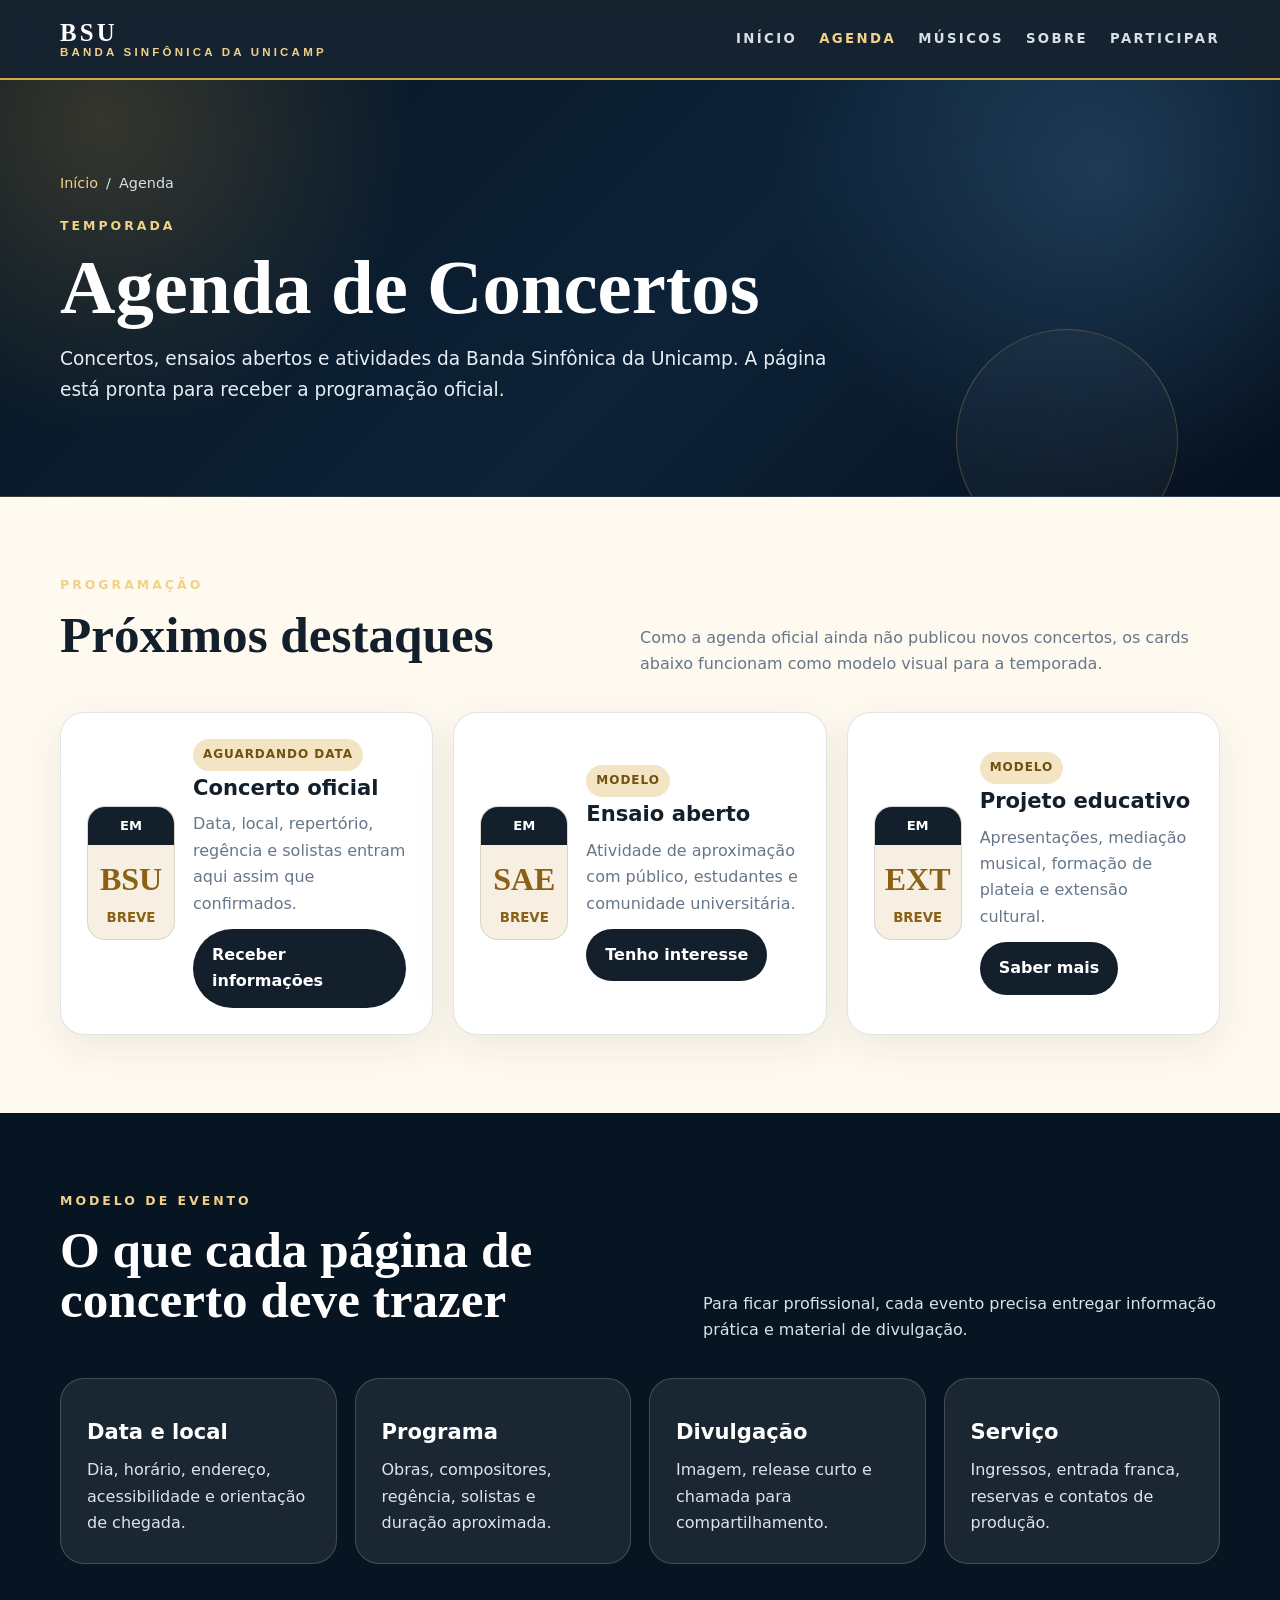
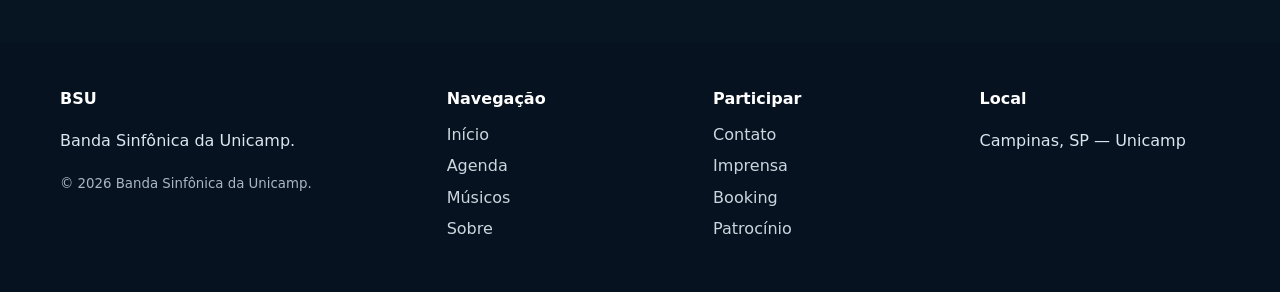
==== commit a4dc035c: "ux: reduzir menu principal da agenda" ====
--- a/agenda.html
+++ b/agenda.html
@@ -2,7 +2,7 @@
 <html lang="pt-BR">
 <head><meta charset="utf-8"><meta name="viewport" content="width=device-width, initial-scale=1"><meta name="description" content="Agenda de concertos e atividades da Banda Sinfônica da Unicamp."><title>Agenda — BSU</title><link rel="stylesheet" href="assets/css/style.css"></head>
 <body>
-<header class="site-header"><div class="container nav"><a class="brand" href="index.html"><strong>BSU</strong><span>Banda Sinfônica da Unicamp</span></a><nav class="menu"><a href="index.html">Início</a><a href="sobre.html">Sobre</a><a href="musicos.html">Músicos</a><a class="active" href="agenda.html">Agenda</a><a href="galeria.html">Galeria</a><a href="noticias.html">Notícias</a><a href="imprensa.html">Imprensa</a><a href="contato.html">Contato</a></nav><details class="mobile-menu"><summary class="hamb" aria-label="Abrir menu"><span></span></summary><nav class="mobile-panel"><a href="index.html">Início</a><a href="sobre.html">Sobre</a><a href="musicos.html">Músicos</a><a class="active" href="agenda.html">Agenda</a><a href="galeria.html">Galeria</a><a href="noticias.html">Notícias</a><a href="imprensa.html">Imprensa</a><a href="contato.html">Contato</a></nav></details></div></header>
+<header class="site-header"><div class="container nav"><a class="brand" href="index.html"><strong>BSU</strong><span>Banda Sinfônica da Unicamp</span></a><nav class="menu"><a href="index.html">Início</a><a class="active" href="agenda.html">Agenda</a><a href="musicos.html">Músicos</a><a href="sobre.html">Sobre</a><a href="contato.html">Participar</a></nav><details class="mobile-menu"><summary class="hamb" aria-label="Abrir menu"><span></span></summary><nav class="mobile-panel"><a href="index.html">Início</a><a class="active" href="agenda.html">Agenda</a><a href="musicos.html">Músicos</a><a href="sobre.html">Sobre</a><a href="contato.html">Participar</a></nav></details></div></header>
 <main><section class="page-hero"><div class="container"><div class="breadcrumb"><a href="index.html">Início</a><span>/</span><span>Agenda</span></div><div class="eyebrow">Temporada</div><h1>Agenda de Concertos</h1><p>Concertos, ensaios abertos e atividades da Banda Sinfônica da Unicamp. A página está pronta para receber a programação oficial.</p></div></section><section class="section"><div class="container"><div class="section-title"><div><div class="eyebrow">Programação</div><h2>Próximos destaques</h2></div><p>Como a agenda oficial ainda não publicou novos concertos, os cards abaixo funcionam como modelo visual para a temporada.</p></div><div class="grid-3"><article class="card agenda-card"><div class="agenda-date"><b>Em</b><span>BSU</span><small>breve</small></div><div class="agenda-copy"><span class="status">aguardando data</span><h3>Concerto oficial</h3><p>Data, local, repertório, regência e solistas entram aqui assim que confirmados.</p><a class="btn dark" href="contato.html">Receber informações</a></div></article><article class="card agenda-card"><div class="agenda-date"><b>Em</b><span>SAE</span><small>breve</small></div><div class="agenda-copy"><span class="status">modelo</span><h3>Ensaio aberto</h3><p>Atividade de aproximação com público, estudantes e comunidade universitária.</p><a class="btn dark" href="contato.html">Tenho interesse</a></div></article><article class="card agenda-card"><div class="agenda-date"><b>Em</b><span>EXT</span><small>breve</small></div><div class="agenda-copy"><span class="status">modelo</span><h3>Projeto educativo</h3><p>Apresentações, mediação musical, formação de plateia e extensão cultural.</p><a class="btn dark" href="contato.html">Saber mais</a></div></article></div></div></section><section class="section navy"><div class="container"><div class="section-title"><div><div class="eyebrow">Modelo de evento</div><h2>O que cada página de concerto deve trazer</h2></div><p>Para ficar profissional, cada evento precisa entregar informação prática e material de divulgação.</p></div><div class="grid-4"><article class="card"><h3>Data e local</h3><p>Dia, horário, endereço, acessibilidade e orientação de chegada.</p></article><article class="card"><h3>Programa</h3><p>Obras, compositores, regência, solistas e duração aproximada.</p></article><article class="card"><h3>Divulgação</h3><p>Imagem, release curto e chamada para compartilhamento.</p></article><article class="card"><h3>Serviço</h3><p>Ingressos, entrada franca, reservas e contatos de produção.</p></article></div></div></section></main>
-<footer class="footer"><div class="container footer-grid"><div><h4>BSU</h4><p>Banda Sinfônica da Unicamp.</p><small>© 2026 Banda Sinfônica da Unicamp.</small></div><div><h4>Navegação</h4><a href="sobre.html">Sobre</a><a href="musicos.html">Músicos</a><a href="agenda.html">Agenda</a><a href="galeria.html">Galeria</a></div><div><h4>Profissionais</h4><a href="imprensa.html">Kit de Imprensa</a><a href="patrocinio.html">Patrocínio</a><a href="booking.html">Booking</a><a href="contato.html">Contato</a></div><div><h4>Local</h4><p>Campinas, SP — Unicamp</p></div></div></footer>
+<footer class="footer"><div class="container footer-grid"><div><h4>BSU</h4><p>Banda Sinfônica da Unicamp.</p><small>© 2026 Banda Sinfônica da Unicamp.</small></div><div><h4>Navegação</h4><a href="index.html">Início</a><a href="agenda.html">Agenda</a><a href="musicos.html">Músicos</a><a href="sobre.html">Sobre</a></div><div><h4>Participar</h4><a href="contato.html">Contato</a><a href="imprensa.html">Imprensa</a><a href="booking.html">Booking</a><a href="patrocinio.html">Patrocínio</a></div><div><h4>Local</h4><p>Campinas, SP — Unicamp</p></div></div></footer>
 </body></html>
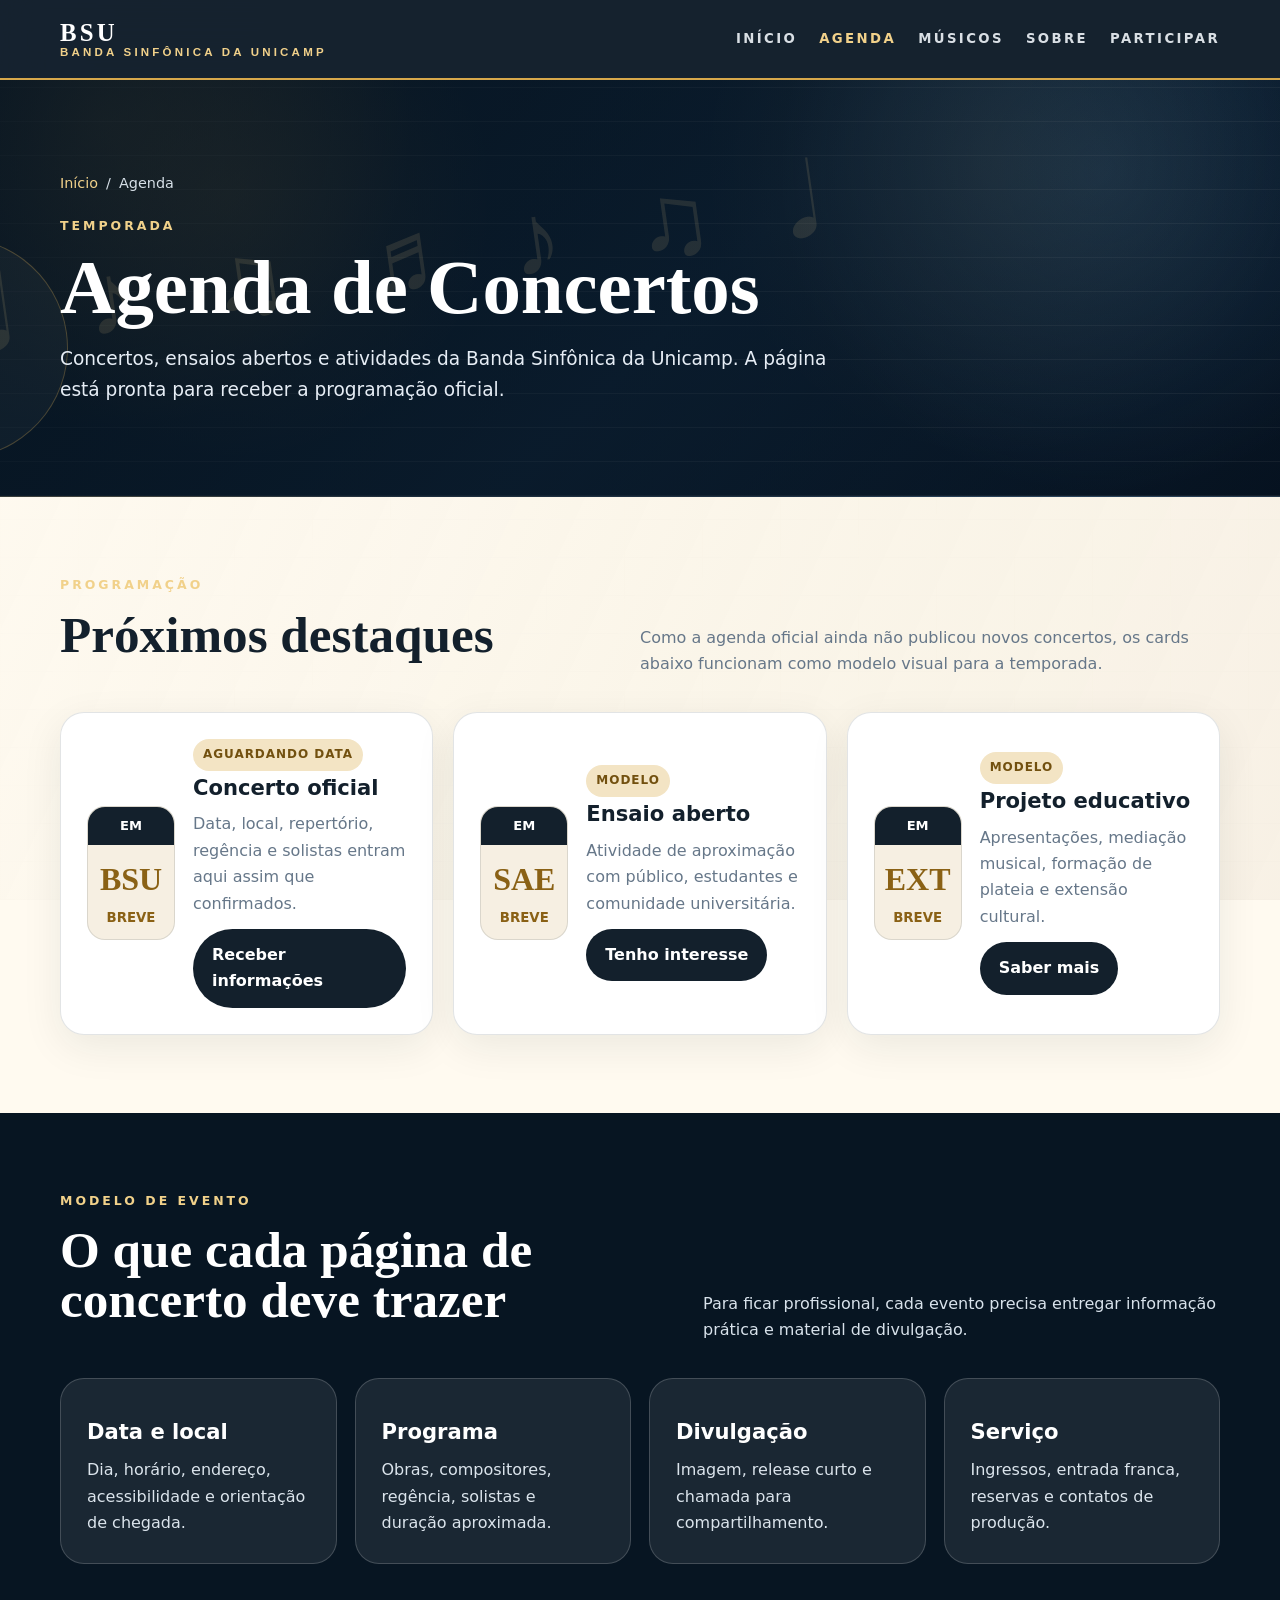
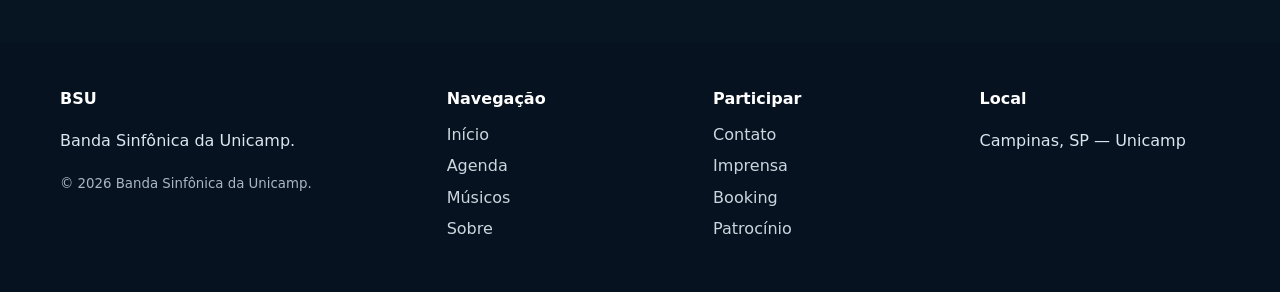
==== commit 2e77a3e7: "motion: aplicar partitura e transição em agenda" ====
--- a/agenda.html
+++ b/agenda.html
@@ -1,8 +1,9 @@
 <!doctype html>
 <html lang="pt-BR">
-<head><meta charset="utf-8"><meta name="viewport" content="width=device-width, initial-scale=1"><meta name="description" content="Agenda de concertos e atividades da Banda Sinfônica da Unicamp."><title>Agenda — BSU</title><link rel="stylesheet" href="assets/css/style.css"></head>
+<head><meta charset="utf-8"><meta name="viewport" content="width=device-width, initial-scale=1"><meta name="description" content="Agenda de concertos e atividades da Banda Sinfônica da Unicamp."><title>Agenda — BSU</title><link rel="stylesheet" href="assets/css/style.css"><link rel="stylesheet" href="assets/css/score-motion.css"></head>
 <body>
 <header class="site-header"><div class="container nav"><a class="brand" href="index.html"><strong>BSU</strong><span>Banda Sinfônica da Unicamp</span></a><nav class="menu"><a href="index.html">Início</a><a class="active" href="agenda.html">Agenda</a><a href="musicos.html">Músicos</a><a href="sobre.html">Sobre</a><a href="contato.html">Participar</a></nav><details class="mobile-menu"><summary class="hamb" aria-label="Abrir menu"><span></span></summary><nav class="mobile-panel"><a href="index.html">Início</a><a class="active" href="agenda.html">Agenda</a><a href="musicos.html">Músicos</a><a href="sobre.html">Sobre</a><a href="contato.html">Participar</a></nav></details></div></header>
 <main><section class="page-hero"><div class="container"><div class="breadcrumb"><a href="index.html">Início</a><span>/</span><span>Agenda</span></div><div class="eyebrow">Temporada</div><h1>Agenda de Concertos</h1><p>Concertos, ensaios abertos e atividades da Banda Sinfônica da Unicamp. A página está pronta para receber a programação oficial.</p></div></section><section class="section"><div class="container"><div class="section-title"><div><div class="eyebrow">Programação</div><h2>Próximos destaques</h2></div><p>Como a agenda oficial ainda não publicou novos concertos, os cards abaixo funcionam como modelo visual para a temporada.</p></div><div class="grid-3"><article class="card agenda-card"><div class="agenda-date"><b>Em</b><span>BSU</span><small>breve</small></div><div class="agenda-copy"><span class="status">aguardando data</span><h3>Concerto oficial</h3><p>Data, local, repertório, regência e solistas entram aqui assim que confirmados.</p><a class="btn dark" href="contato.html">Receber informações</a></div></article><article class="card agenda-card"><div class="agenda-date"><b>Em</b><span>SAE</span><small>breve</small></div><div class="agenda-copy"><span class="status">modelo</span><h3>Ensaio aberto</h3><p>Atividade de aproximação com público, estudantes e comunidade universitária.</p><a class="btn dark" href="contato.html">Tenho interesse</a></div></article><article class="card agenda-card"><div class="agenda-date"><b>Em</b><span>EXT</span><small>breve</small></div><div class="agenda-copy"><span class="status">modelo</span><h3>Projeto educativo</h3><p>Apresentações, mediação musical, formação de plateia e extensão cultural.</p><a class="btn dark" href="contato.html">Saber mais</a></div></article></div></div></section><section class="section navy"><div class="container"><div class="section-title"><div><div class="eyebrow">Modelo de evento</div><h2>O que cada página de concerto deve trazer</h2></div><p>Para ficar profissional, cada evento precisa entregar informação prática e material de divulgação.</p></div><div class="grid-4"><article class="card"><h3>Data e local</h3><p>Dia, horário, endereço, acessibilidade e orientação de chegada.</p></article><article class="card"><h3>Programa</h3><p>Obras, compositores, regência, solistas e duração aproximada.</p></article><article class="card"><h3>Divulgação</h3><p>Imagem, release curto e chamada para compartilhamento.</p></article><article class="card"><h3>Serviço</h3><p>Ingressos, entrada franca, reservas e contatos de produção.</p></article></div></div></section></main>
 <footer class="footer"><div class="container footer-grid"><div><h4>BSU</h4><p>Banda Sinfônica da Unicamp.</p><small>© 2026 Banda Sinfônica da Unicamp.</small></div><div><h4>Navegação</h4><a href="index.html">Início</a><a href="agenda.html">Agenda</a><a href="musicos.html">Músicos</a><a href="sobre.html">Sobre</a></div><div><h4>Participar</h4><a href="contato.html">Contato</a><a href="imprensa.html">Imprensa</a><a href="booking.html">Booking</a><a href="patrocinio.html">Patrocínio</a></div><div><h4>Local</h4><p>Campinas, SP — Unicamp</p></div></div></footer>
+<script src="assets/js/page-transition.js" defer></script>
 </body></html>
--- a/assets/css/score-motion.css
+++ b/assets/css/score-motion.css
@@ -0,0 +1,2 @@
+/* Camada global: sensação de partitura, notas em movimento e folhear de página */
+body{position:relative;overflow-x:hidden}body:before{content:"";position:fixed;inset:0;z-index:-20;pointer-events:none;background:linear-gradient(115deg,rgba(255,250,240,.92),rgba(246,239,226,.82)),repeating-linear-gradient(0deg,rgba(19,32,44,.045) 0 1px,transparent 1px 38px),repeating-linear-gradient(90deg,rgba(215,168,75,.04) 0 1px,transparent 1px 78px)}body:after{content:"𝄞   ♩  ♪   ♫      ♬   𝄢      ♪   ♫   ♩";position:fixed;left:-18vw;right:-18vw;top:18vh;z-index:-19;pointer-events:none;white-space:nowrap;font-family:Georgia,serif;font-size:clamp(3.2rem,10vw,9rem);letter-spacing:.22em;color:rgba(139,97,21,.075);transform:rotate(-7deg);animation:scoreFlow 32s ease-in-out infinite}.home-hero,.page-hero{position:relative;isolation:isolate}.home-hero .container,.page-hero .container{position:relative;z-index:2}.home-hero:before,.page-hero:before{content:"";position:absolute;inset:0;z-index:0;pointer-events:none;background:linear-gradient(115deg,rgba(7,21,34,.80),rgba(7,21,34,.28)),repeating-linear-gradient(0deg,rgba(255,250,240,.08) 0 1px,transparent 1px 34px),radial-gradient(circle at 18% 28%,rgba(215,168,75,.16),transparent 24%),radial-gradient(circle at 78% 20%,rgba(241,209,138,.10),transparent 28%)}.home-hero:after,.page-hero:after{content:"𝄞   ♩ ♪   ♫      ♬     ♪ ♫     ♩";position:absolute;left:-12vw;right:-12vw;bottom:9%;z-index:1;pointer-events:none;white-space:nowrap;font-family:Georgia,serif;font-size:clamp(2.6rem,8vw,7.2rem);letter-spacing:.24em;color:rgba(241,209,138,.12);transform:rotate(-8deg);animation:heroScoreFlow 24s ease-in-out infinite}.score-page-turn{position:fixed;inset:0;z-index:200;pointer-events:none;perspective:1200px;opacity:0;transition:opacity .16s ease}.score-page-turn:before{content:"";position:absolute;inset:-8vh -8vw;background:linear-gradient(105deg,#fffaf0 0%,#f5e7c8 42%,#d6b56c 49%,rgba(7,21,34,.22) 55%,rgba(7,21,34,.06) 100%),repeating-linear-gradient(0deg,transparent 0 30px,rgba(19,32,44,.18) 30px 31px,transparent 31px 38px);box-shadow:-30px 0 90px rgba(0,0,0,.32);transform-origin:left center;transform:rotateY(92deg) translateX(-16%);border-left:1px solid rgba(139,97,21,.25)}.score-page-turn:after{content:"𝄞  ♩  ♪  ♫  ♬  ♪  ♫";position:absolute;left:10vw;top:42vh;font-family:Georgia,serif;font-size:clamp(2.8rem,8vw,7rem);letter-spacing:.22em;color:rgba(86,60,18,.20);transform:rotate(-8deg);opacity:0}.is-page-turning .score-page-turn{opacity:1}.is-page-turning .score-page-turn:before{animation:pageTurnOut .52s cubic-bezier(.2,.72,.22,1) forwards}.is-page-turning .score-page-turn:after{animation:musicInk .42s ease forwards}.has-entered main{animation:pageEnter .42s ease both}@keyframes scoreFlow{0%,100%{transform:translateX(-5%) rotate(-7deg)}50%{transform:translateX(7%) rotate(-4deg)}}@keyframes heroScoreFlow{0%,100%{transform:translateX(-5%) rotate(-8deg)}50%{transform:translateX(6%) rotate(-5deg)}}@keyframes pageTurnOut{0%{transform:rotateY(92deg) translateX(-16%);opacity:.2}55%{transform:rotateY(14deg) translateX(0);opacity:1}100%{transform:rotateY(0deg) translateX(0);opacity:1}}@keyframes musicInk{0%{opacity:0;transform:translateX(-50px) rotate(-8deg)}60%{opacity:.9}100%{opacity:.35;transform:translateX(40px) rotate(-6deg)}}@keyframes pageEnter{0%{opacity:.85;transform:translateY(8px)}100%{opacity:1;transform:none}}@media(prefers-reduced-motion:reduce){body:after,.home-hero:after,.page-hero:after{animation:none}.score-page-turn{display:none}.has-entered main{animation:none}}@media(max-width:760px){body:after{font-size:3.6rem;top:24vh}.home-hero:after,.page-hero:after{font-size:3rem;bottom:4%}.score-page-turn:after{left:4vw;top:48vh}}
